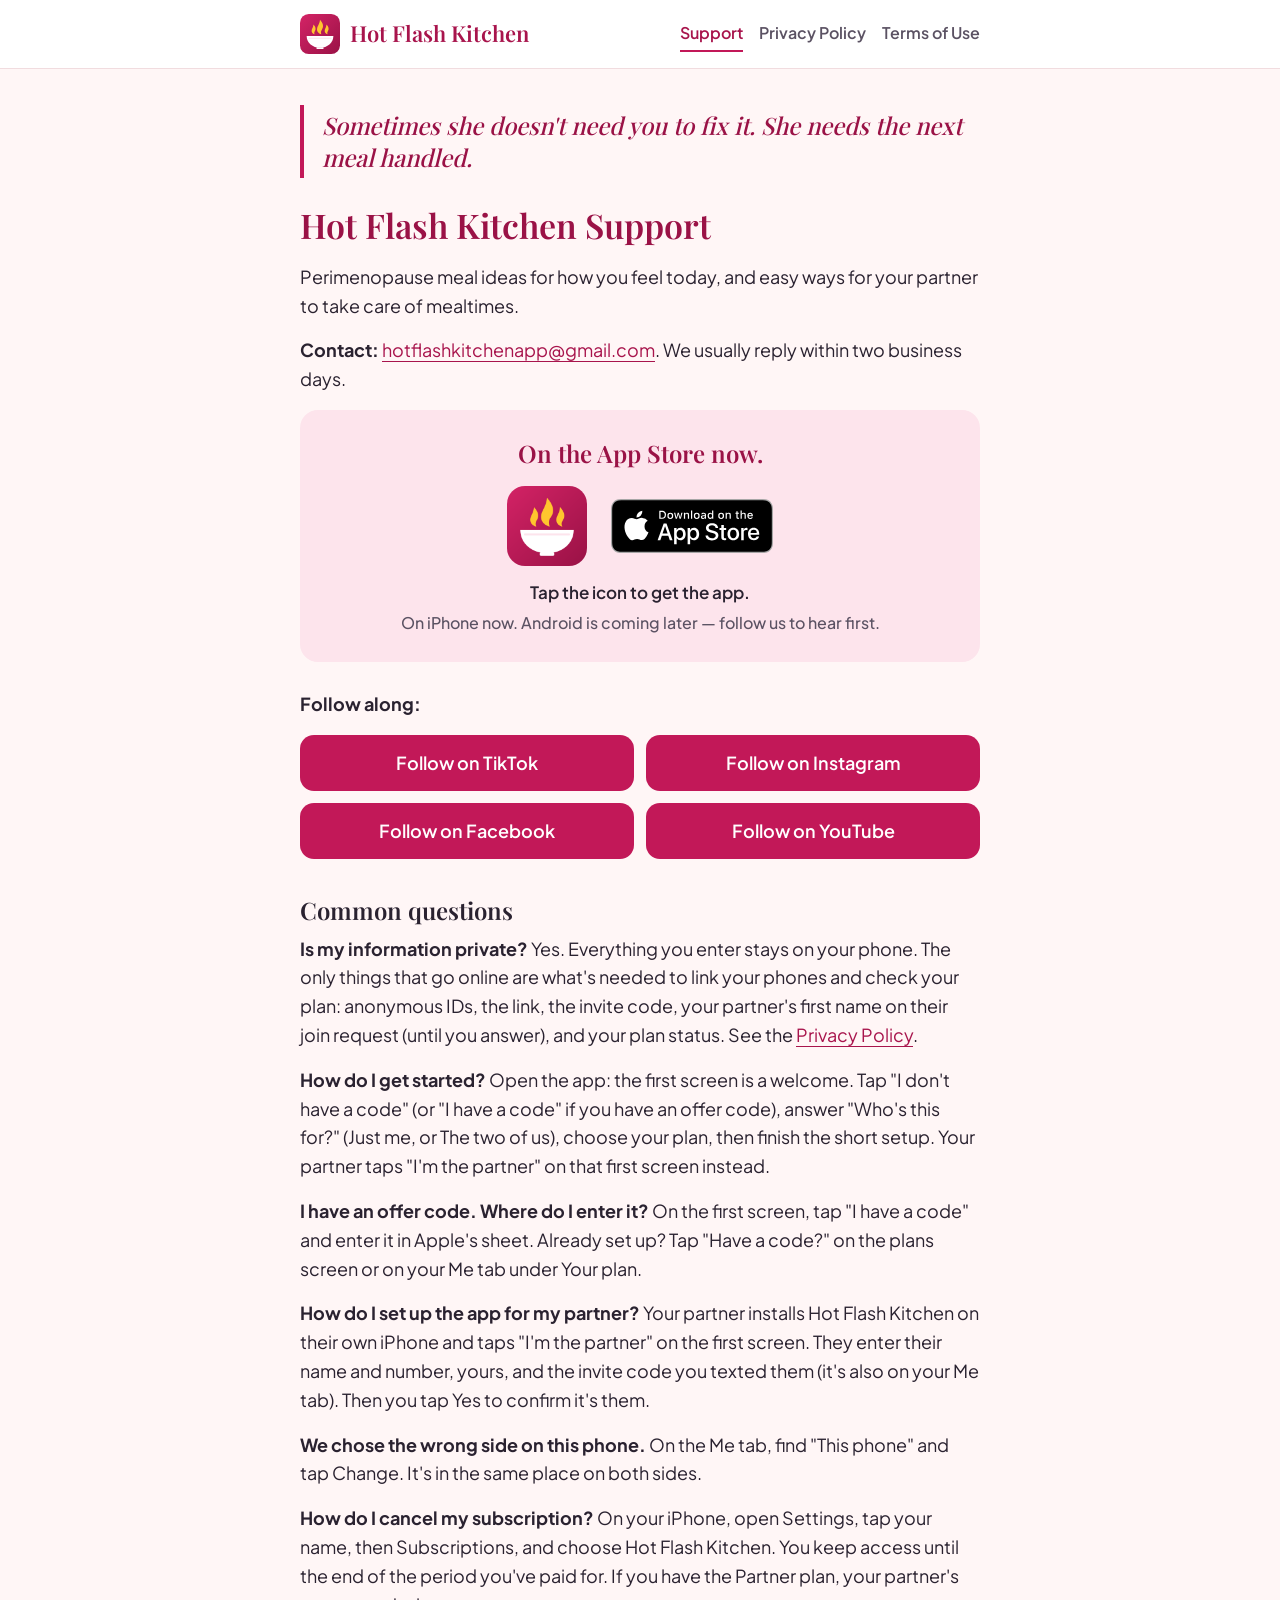
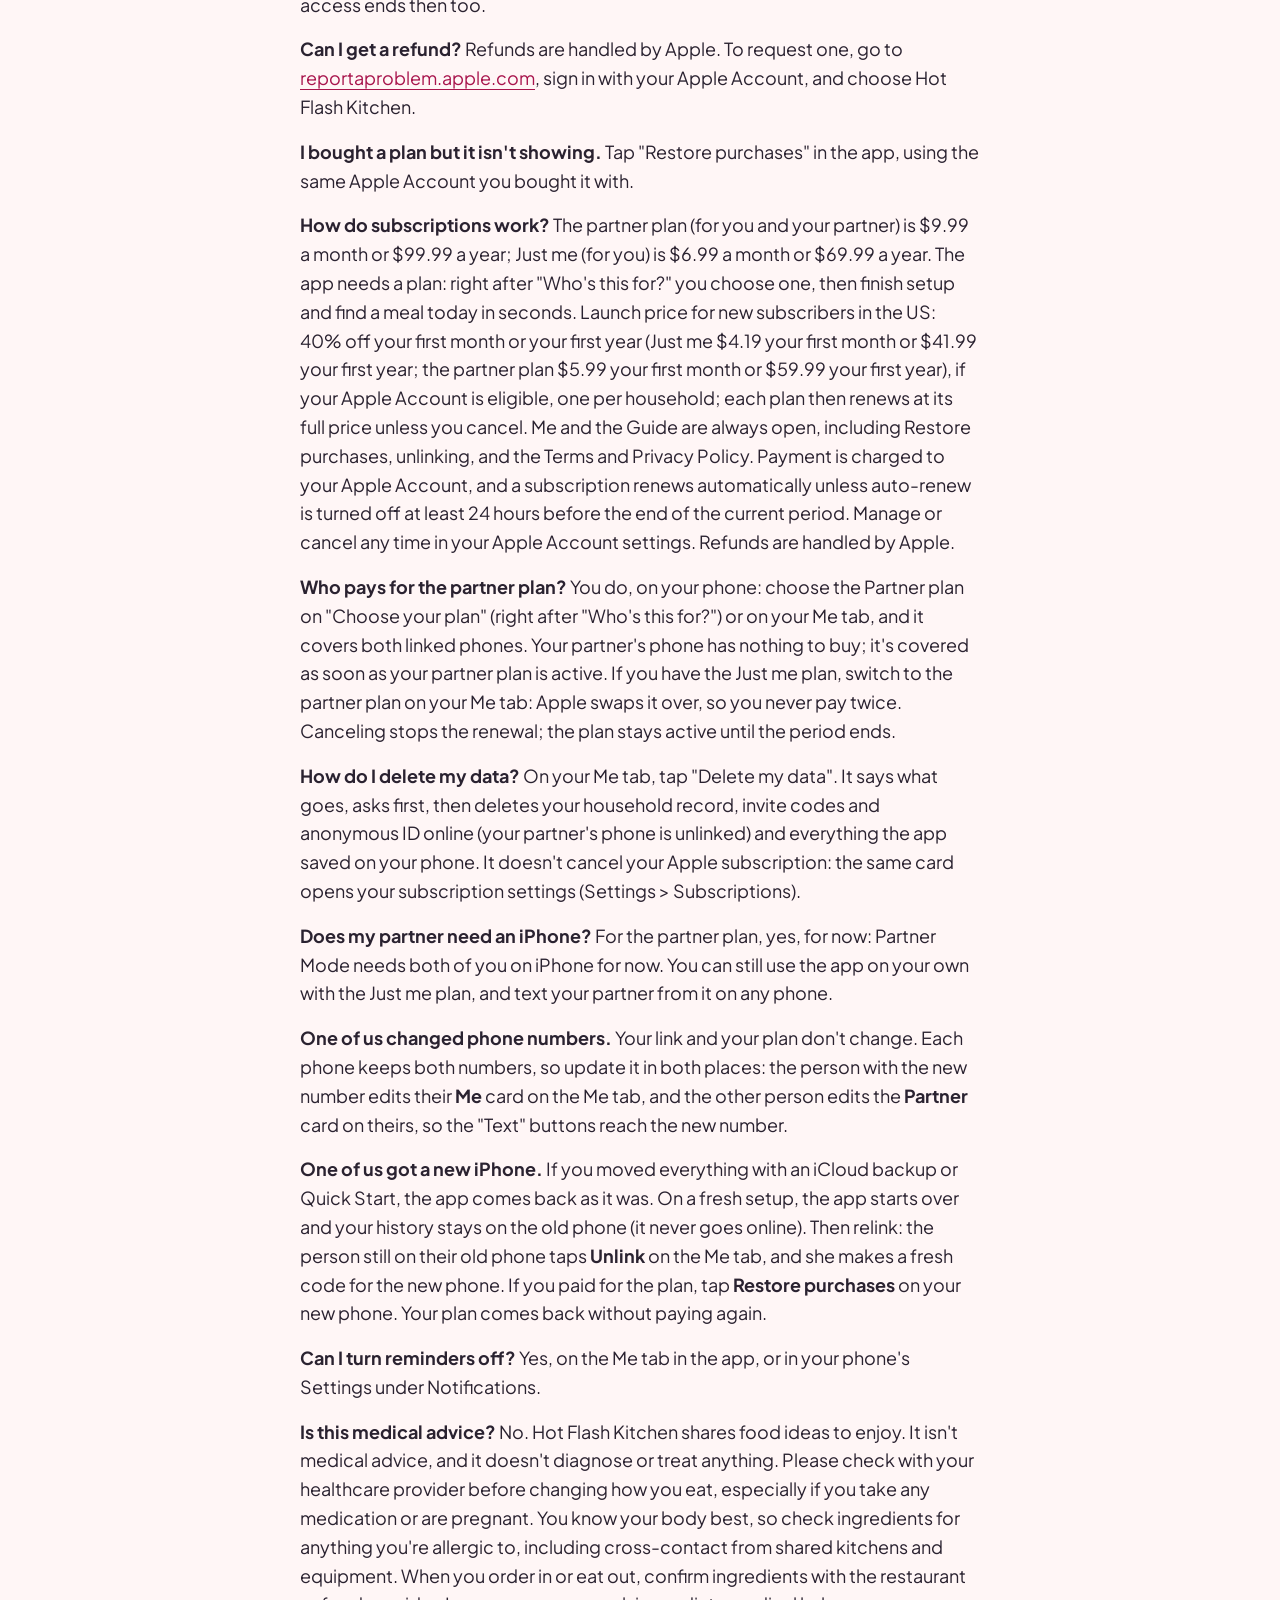
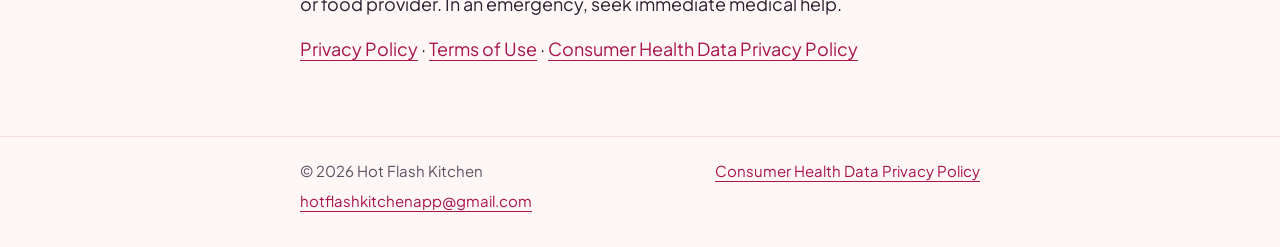
==== index.html @ c53e845b "Site texts for 1.0.6 (the owner, Nov 11): the privacy policy's summary and "What stays on your phone" ====
<!doctype html>
<html lang="en">
<head>
<meta charset="utf-8">
<meta name="viewport" content="width=device-width, initial-scale=1">
<title>Support · Hot Flash Kitchen</title>
<meta name="description" content="Hot Flash Kitchen: perimenopause meal ideas, made for how you feel, with Partner Mode.">
<link rel="icon" href="/favicon.svg" type="image/svg+xml">
<link rel="stylesheet" href="/site.css?v=049e2912">
</head>
<body>
<header class="top"><div class="top-in"><a class="brand" href="/">Hot Flash Kitchen<i aria-hidden="true"></i></a><nav><a href="/" aria-current="page">Support</a><a href="/privacy-policy/">Privacy Policy</a><a href="/terms-of-use/">Terms of Use</a></nav></div></header>
<main class="page">
<blockquote class="mission"><p>Sometimes she doesn&#39;t need you to fix it. She needs the next meal handled.</p></blockquote>
<h1>Hot Flash Kitchen Support</h1>
<p>Perimenopause meal ideas for how you feel today, and easy ways for your partner to take care of mealtimes.</p>
<p><strong>Contact:</strong> <a href="mailto:hotflashkitchenapp@gmail.com">hotflashkitchenapp@gmail.com</a>. We usually reply within two business days.</p>
<div class="launch"><p><strong>On the App Store now.</strong></p><div class="store-links"><a class="store-icon" href="https://apps.apple.com/app/apple-store/id6818412629?pt=129544938&ct=website&mt=8"><img src="/app-icon.png" alt="Get Hot Flash Kitchen on the App Store" width="80" height="80"></a><a class="store-badge" href="https://apps.apple.com/app/apple-store/id6818412629?pt=129544938&ct=website&mt=8"><img src="/app-store-badge.svg" alt="Get Hot Flash Kitchen on the App Store" height="54"></a></div><p class="tap">Tap the icon to get the app.</p><p class="android">On iPhone now. Android is coming later — follow us to hear first.</p></div>
<p><strong>Follow along:</strong></p>
<div class="btn-row">
<a class="btn" href="https://www.tiktok.com/@hotflashkitchen" target="_blank" rel="noopener">Follow on TikTok</a>
<a class="btn" href="https://instagram.com/hotflashkitchenapp" target="_blank" rel="noopener">Follow on Instagram</a>
<a class="btn" href="https://facebook.com/hotflashkitchen" target="_blank" rel="noopener">Follow on Facebook</a>
<a class="btn" href="https://www.youtube.com/@HotFlashKitchen" target="_blank" rel="noopener">Follow on YouTube</a>
</div>
<h2>Common questions</h2>
<p><strong>Is my information private?</strong>
Yes. Everything you enter stays on your phone. The only things that go online are what&#39;s needed to
link your phones and check your plan: anonymous IDs, the link, the invite code, your partner&#39;s first
name on their join request (until you answer), and your plan status. See the <a href="/privacy-policy/">Privacy Policy</a>.</p>
<p><strong>How do I get started?</strong>
Open the app: the first screen is a welcome. Tap &quot;I don&#39;t have a code&quot; (or &quot;I have a code&quot; if you have an offer code), answer
&quot;Who&#39;s this for?&quot; (Just me, or The two of us), choose your plan, then finish the short setup. Your partner taps &quot;I&#39;m the partner&quot;
on that first screen instead.</p>
<p><strong>I have an offer code. Where do I enter it?</strong>
On the first screen, tap &quot;I have a code&quot; and enter it in Apple&#39;s sheet. Already set up? Tap &quot;Have a code?&quot; on the plans screen or
on your Me tab under Your plan.</p>
<p><strong>How do I set up the app for my partner?</strong>
Your partner installs Hot Flash Kitchen on their own iPhone and taps &quot;I&#39;m the partner&quot; on the first screen.
They enter their name and number, yours, and the invite code you texted them
(it&#39;s also on your Me tab). Then you tap Yes to confirm it&#39;s them.</p>
<p><strong>We chose the wrong side on this phone.</strong>
On the Me tab, find &quot;This phone&quot; and tap Change. It&#39;s in the same place on both sides.</p>
<p><strong>How do I cancel my subscription?</strong>
On your iPhone, open Settings, tap your name, then Subscriptions, and choose Hot Flash Kitchen.
You keep access until the end of the period you&#39;ve paid for. If you have the Partner plan, your partner&#39;s access ends then too.</p>
<p><strong>Can I get a refund?</strong>
Refunds are handled by Apple. To request one, go to <a href="https://reportaproblem.apple.com">reportaproblem.apple.com</a>, sign in with your Apple Account, and choose Hot Flash Kitchen.</p>
<p><strong>I bought a plan but it isn&#39;t showing.</strong>
Tap &quot;Restore purchases&quot; in the app, using the same Apple Account you bought it with.</p>
<p><strong>How do subscriptions work?</strong>
The partner plan (for you and your partner) is $9.99 a month or $99.99 a year; Just me (for you) is $6.99 a month
or $69.99 a year. The app needs a plan: right after &quot;Who&#39;s this for?&quot; you choose one, then finish setup and find a meal today in seconds.
Launch price for new subscribers in the US: 40% off your first month or your first year (Just me $4.19 your first month or $41.99 your first year; the partner plan $5.99 your first month or $59.99 your first year), if your Apple Account is eligible, one per household; each plan then renews at its full price unless you cancel.
Me and the Guide are always open, including Restore
purchases, unlinking, and the Terms and Privacy Policy. Payment is charged
to your Apple Account, and a subscription renews automatically unless auto-renew is turned off at
least 24 hours before the end of the current period. Manage or cancel any time in your Apple
Account settings. Refunds are handled by Apple.</p>
<p><strong>Who pays for the partner plan?</strong>
You do, on your phone: choose the Partner plan on &quot;Choose your plan&quot; (right after &quot;Who&#39;s this for?&quot;) or on your Me tab, and it covers both
linked phones. Your partner&#39;s phone has nothing to buy; it&#39;s covered as soon as your partner plan is
active. If you have the Just me plan, switch to the partner plan on your Me tab: Apple swaps it over,
so you never pay twice. Canceling stops the renewal; the plan stays active until the period ends.</p>
<p><strong>How do I delete my data?</strong>
On your Me tab, tap &quot;Delete my data&quot;. It says what goes, asks first, then deletes your household record,
invite codes and anonymous ID online (your partner&#39;s phone is unlinked) and everything the app saved
on your phone. It doesn&#39;t cancel your Apple subscription: the same card opens your subscription
settings (Settings &gt; Subscriptions).</p>
<p><strong>Does my partner need an iPhone?</strong>
For the partner plan, yes, for now: Partner Mode needs both of you on iPhone for now.
You can still use the app on your own with the Just me plan, and text your partner from it on any
phone.</p>
<p><strong>One of us changed phone numbers.</strong>
Your link and your plan don&#39;t change. Each phone keeps both numbers, so update it in both places:
the person with the new number edits their <strong>Me</strong> card on the Me tab, and the other person edits the
<strong>Partner</strong> card on theirs, so the &quot;Text&quot; buttons reach the new number.</p>
<p><strong>One of us got a new iPhone.</strong>
If you moved everything with an iCloud backup or Quick Start, the app comes back as it was. On a
fresh setup, the app starts over and your history stays on the old phone (it never goes online).
Then relink: the person still on their old phone taps <strong>Unlink</strong> on the Me tab, and she makes a fresh
code for the new phone. If you paid for the plan, tap <strong>Restore purchases</strong> on your new phone. Your
plan comes back without paying again.</p>
<p><strong>Can I turn reminders off?</strong>
Yes, on the Me tab in the app, or in your phone&#39;s Settings under Notifications.</p>
<p><strong>Is this medical advice?</strong>
No. Hot Flash Kitchen shares food ideas to enjoy. It isn&#39;t medical advice, and it doesn&#39;t diagnose or treat anything. Please check with your healthcare provider before changing how you eat, especially if you take any medication or are pregnant. You know your body best, so check ingredients for anything you&#39;re allergic to, including cross-contact from shared kitchens and equipment. When you order in or eat out, confirm ingredients with the restaurant or food provider. In an emergency, seek immediate medical help.</p>
<p><a href="/privacy-policy/">Privacy Policy</a> · <a href="/terms-of-use/">Terms of Use</a> · <a href="/consumer-health-data/">Consumer Health Data Privacy Policy</a></p>

</main>
<footer class="foot"><div class="foot-in"><span>© 2026 Hot Flash Kitchen</span><a href="/consumer-health-data/">Consumer Health Data Privacy Policy</a><a href="mailto:hotflashkitchenapp@gmail.com">hotflashkitchenapp@gmail.com</a></div></footer>
</body>
</html>
---- site.css ----
@font-face{font-family:"Playfair Display";font-style:normal;font-weight:400 900;font-display:swap;src:url(/fonts/playfair-display-latin-ext.woff2) format("woff2");unicode-range:U+0100-02BA,U+02BD-02C5,U+02C7-02CC,U+02CE-02D7,U+02DD-02FF,U+0304,U+0308,U+0329,U+1D00-1DBF,U+1E00-1E9F,U+1EF2-1EFF,U+2020,U+20A0-20AB,U+20AD-20C0,U+2113,U+2C60-2C7F,U+A720-A7FF}
@font-face{font-family:"Playfair Display";font-style:normal;font-weight:400 900;font-display:swap;src:url(/fonts/playfair-display-latin.woff2) format("woff2");unicode-range:U+0000-00FF,U+0131,U+0152-0153,U+02BB-02BC,U+02C6,U+02DA,U+02DC,U+0304,U+0308,U+0329,U+2000-206F,U+20AC,U+2122,U+2191,U+2193,U+2212,U+2215,U+FEFF,U+FFFD}
@font-face{font-family:"Plus Jakarta Sans";font-style:normal;font-weight:400 800;font-display:swap;src:url(/fonts/plus-jakarta-sans-latin-ext.woff2) format("woff2");unicode-range:U+0100-02BA,U+02BD-02C5,U+02C7-02CC,U+02CE-02D7,U+02DD-02FF,U+0304,U+0308,U+0329,U+1D00-1DBF,U+1E00-1E9F,U+1EF2-1EFF,U+2020,U+20A0-20AB,U+20AD-20C0,U+2113,U+2C60-2C7F,U+A720-A7FF}
@font-face{font-family:"Plus Jakarta Sans";font-style:normal;font-weight:400 800;font-display:swap;src:url(/fonts/plus-jakarta-sans-latin.woff2) format("woff2");unicode-range:U+0000-00FF,U+0131,U+0152-0153,U+02BB-02BC,U+02C6,U+02DA,U+02DC,U+0304,U+0308,U+0329,U+2000-206F,U+20AC,U+2122,U+2191,U+2193,U+2212,U+2215,U+FEFF,U+FFFD}
:root{--paper:#FFF6F6;--card:#FFFFFF;--ink:#2A2230;--muted:#5B5263;--edge:#F1DCDF;--main:#C21858;--main-text:#A8144C;--main-soft:#FDE4EC;--head:#9A1246;--sun:#FFC52E;color-scheme:light}
@media (prefers-color-scheme:dark){:root{--paper:#211619;--card:#2D1F24;--ink:#FAF4F6;--muted:#C9BDC8;--edge:#4A3139;--main:#F0507F;--main-text:#FF9DBB;--main-soft:#452331;--head:#FFF3F6;color-scheme:dark}}
*{box-sizing:border-box}
html{-webkit-text-size-adjust:100%}
body{margin:0;background:var(--paper);color:var(--ink);font:18px/1.6 "Plus Jakarta Sans",system-ui,sans-serif}
.top{border-bottom:1px solid var(--edge);background:var(--card)}
.top-in,.page,.foot-in{max-width:720px;margin:0 auto;padding-inline:20px}
.top-in{display:flex;flex-wrap:wrap;align-items:center;justify-content:space-between;gap:10px 20px;padding-block:14px}
.brand{font-family:"Playfair Display",Georgia,serif;font-weight:600;font-size:22px;color:var(--main-text);text-decoration:none}
/* The shared header: the app icon (the warm bowl, /logo.svg) before the name, on every page that uses
   the header (class="brand"), so new pages get it too. Legal pages (body class="legal") show it smaller. */
.brand{display:inline-flex;align-items:center;gap:10px}
.brand::before{content:"";flex:none;width:40px;height:40px;background:url(/logo.svg) center/contain no-repeat}
.brand i{display:none}
.legal .brand{font-size:19px;gap:8px}
.legal .brand::before{width:28px;height:28px}
nav{display:flex;flex-wrap:wrap;gap:6px 16px}
nav a{color:var(--muted);text-decoration:none;font-weight:600;font-size:16px;padding:4px 0;border-bottom:2px solid transparent}
nav a[aria-current]{color:var(--main-text);border-color:var(--main)}
.page{padding-block:36px 56px}
h1,h2,h3{font-family:"Playfair Display",Georgia,serif;font-weight:600;text-wrap:balance}
h1{font-size:34px;line-height:1.15;color:var(--head);margin:0 0 18px}
h2{font-size:24px;line-height:1.25;margin:36px 0 10px}
h3{font-size:20px;margin:26px 0 8px}
p,ul,ol{margin:0 0 16px;max-width:66ch}
li{margin:0 0 6px}
a{color:var(--main-text);text-underline-offset:4px}
strong{font-weight:700}
.page > p:first-of-type strong:first-child{color:var(--main-text)}
table{border-collapse:collapse;margin:0 0 18px;font-size:16px;display:block;overflow-x:auto}
th,td{border:1px solid var(--edge);padding:8px 10px;text-align:left;vertical-align:top}
code{font-size:.9em;background:var(--main-soft);padding:1px 5px;border-radius:6px}
.foot{border-top:1px solid var(--edge);color:var(--muted);font-size:15px}
.foot-in{padding-block:22px 34px;display:flex;flex-wrap:wrap;gap:6px 18px;justify-content:space-between}
.signup{margin:8px 0 24px;max-width:560px}
.signup label{display:block;font-weight:600;margin:0 0 8px}
.signup-row{display:flex;flex-wrap:wrap;gap:10px}
.signup input{flex:1 1 240px;min-height:54px;padding:0 16px;font:inherit;color:var(--ink);background:var(--card);border:1px solid var(--edge);border-radius:14px}
.signup button{min-height:54px;padding:0 24px;font:600 17px "Plus Jakarta Sans",system-ui,sans-serif;color:#fff;background:var(--main);border:0;border-radius:14px;cursor:pointer}
@media (prefers-color-scheme:dark){.signup button{color:#2A0714}}
.fine{font-size:15px;color:var(--muted)}
/* The launch box: the line, about a subheading's size, with the button centered under it. */
.launch{background:var(--main-soft);border-radius:18px;padding:28px 24px;margin:0 0 28px;display:flex;flex-direction:column;align-items:center;gap:18px;text-align:center}
.launch p{margin:0;max-width:none;font-family:"Playfair Display",Georgia,serif;font-weight:600;font-size:24px;line-height:1.25;color:var(--head)}
.launch p strong{color:inherit;font-weight:600}
.launch .btn{font-size:20px;min-width:280px}
/* From the release: the app icon and Apple's official badge side by side, both links to the App Store. The badge is
   only scaled (54px tall, over Apple's 40px minimum), with more than a quarter of its height clear around it. */
.store-links{display:flex;flex-wrap:wrap;align-items:center;justify-content:center;gap:24px}
.store-links a{display:block;line-height:0;border-radius:18px}
.store-links a:focus-visible{outline:3px solid var(--main-text);outline-offset:4px}
.store-icon img{width:80px;height:80px;border-radius:18px}
.store-badge img{height:54px;width:auto}
/* "Tap the icon to get the app." right under the icon and badge (Nov 3): plain sans, readable, in the ink color. */
.launch p.tap{margin:-4px 0 0;font-family:"Plus Jakarta Sans",system-ui,sans-serif;font-weight:600;font-size:17px;line-height:1.45;color:var(--ink)}
.launch p.tap + p.android{margin-top:-12px}
/* The small Android line under the badge (from the release; no date). */
.launch p.android{margin:-6px 0 0;font-family:"Plus Jakarta Sans",system-ui,sans-serif;font-weight:500;font-size:16px;line-height:1.45;color:var(--muted)}
/* Actions are buttons, not underlined links (the app's rule): large, filled, in the brand color,
   the full width of a phone. .btn-row lays them two by two on wider screens (four follow buttons, Oct 10). */
.btn{display:inline-flex;align-items:center;justify-content:center;min-height:56px;padding:0 28px;border-radius:14px;background:var(--main);color:#fff;font:600 18px "Plus Jakarta Sans",system-ui,sans-serif;text-decoration:none;text-align:center}
.btn:hover{filter:brightness(1.06)}
.btn:focus-visible{outline:3px solid var(--main-text);outline-offset:3px}
@media (prefers-color-scheme:dark){.btn{color:#2A0714}}
.btn-row{display:grid;grid-template-columns:repeat(2,minmax(0,1fr));gap:12px;margin:8px 0 28px;max-width:720px}
.btn-row .btn{padding:0 12px;white-space:nowrap}
@media (max-width:600px){.btn{width:100%}.btn-row{grid-template-columns:1fr}}
/* The mission line, as a quote under the logo (Oct 7). */
.mission{margin:0 0 28px;padding:4px 0 4px 18px;border-left:4px solid var(--main)}
.mission p{margin:0;max-width:none;font-family:"Playfair Display",Georgia,serif;font-style:italic;font-weight:500;font-size:24px;line-height:1.35;color:var(--head)}
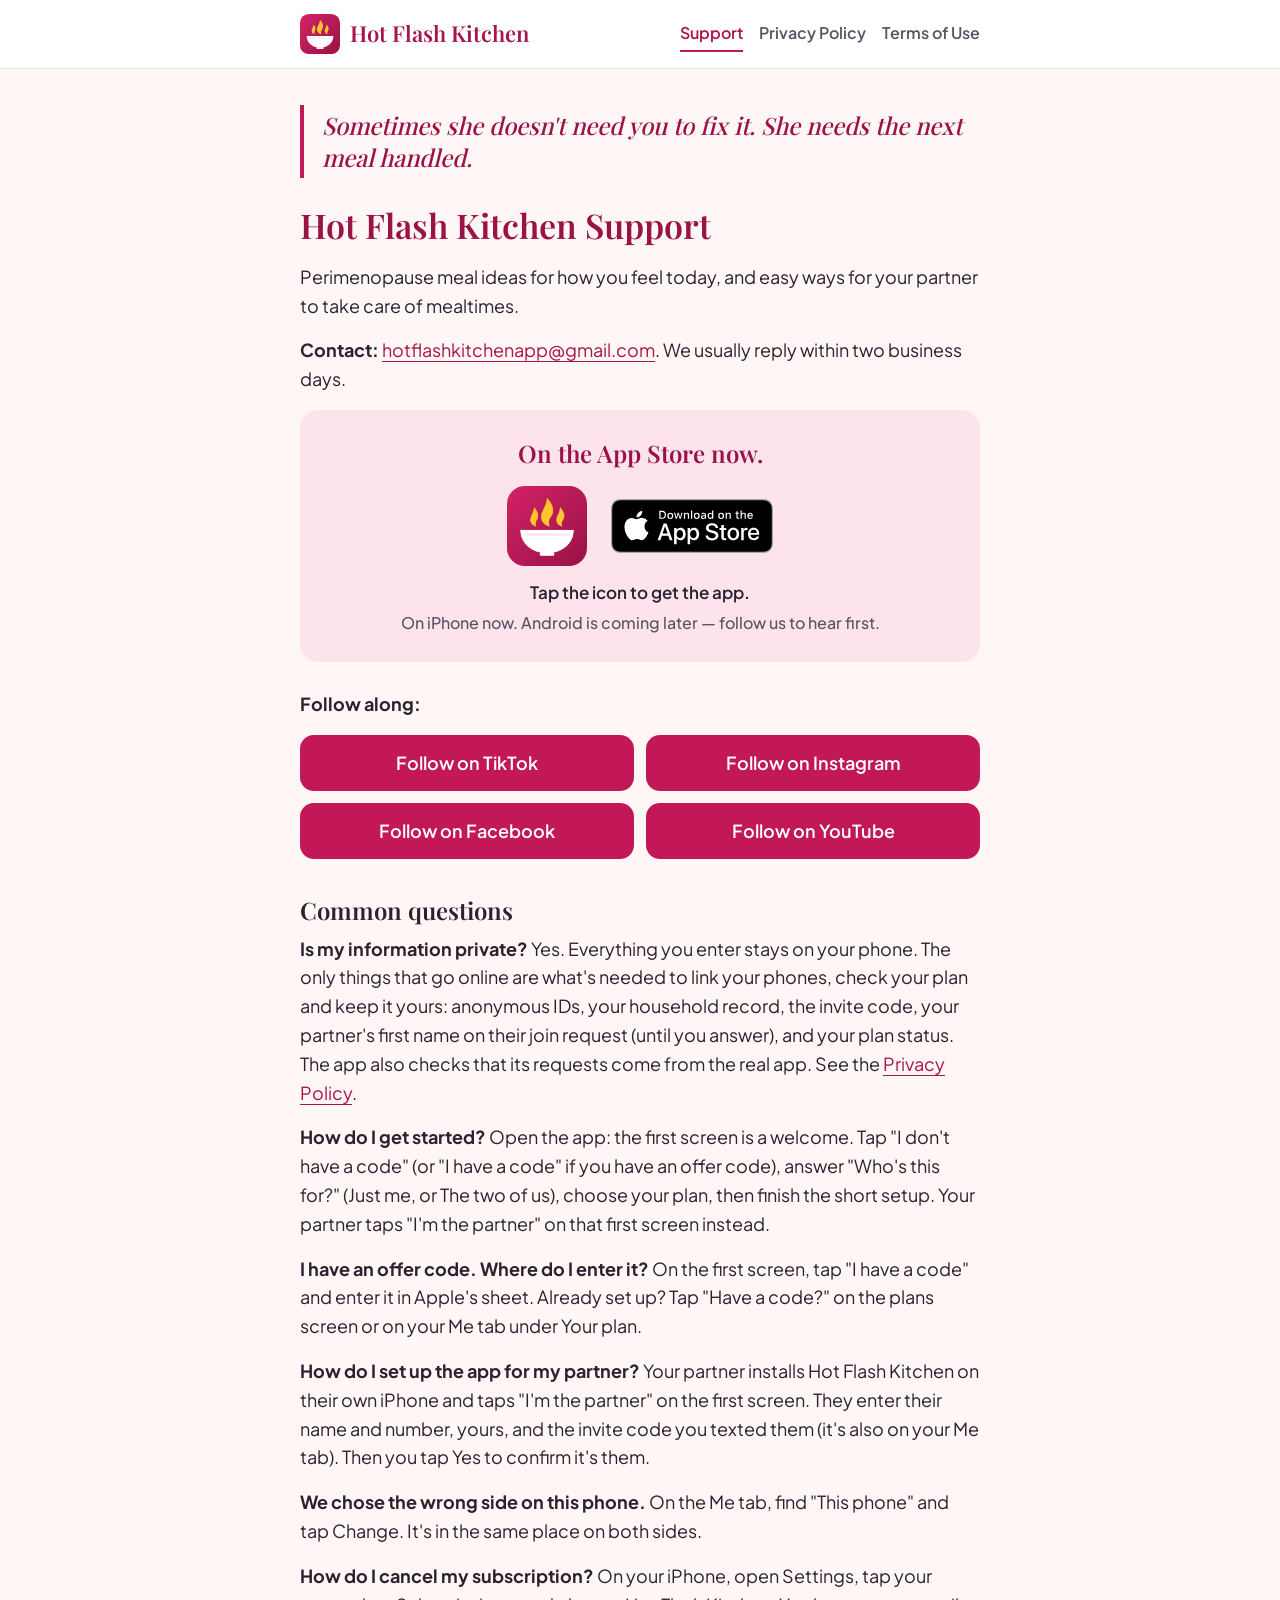
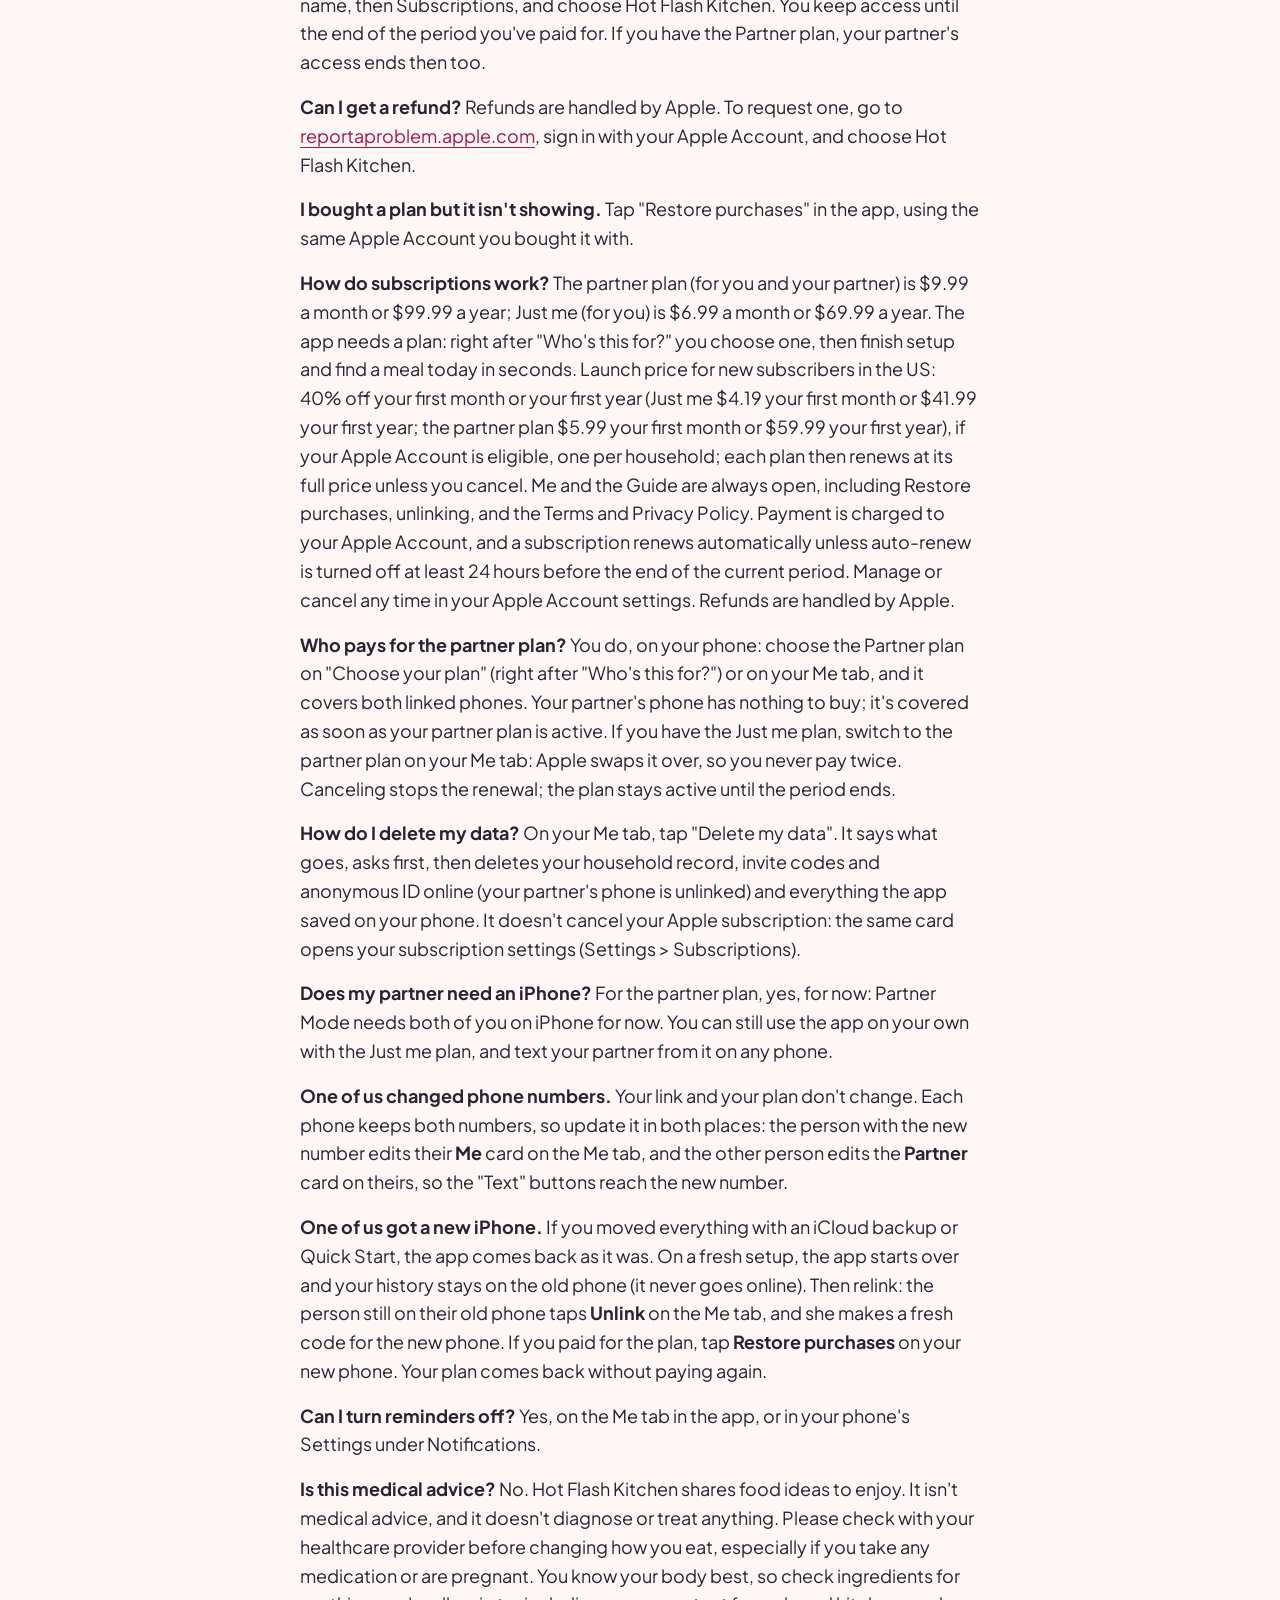
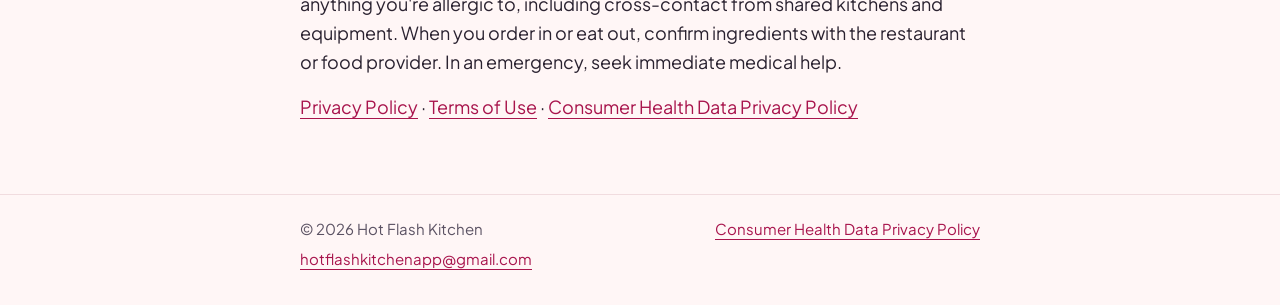
==== commit ea6544b8: "Support page: "Is my information private?" names the household record and the check that requests co" ====
--- a/index.html
+++ b/index.html
@@ -26,8 +26,9 @@
 <h2>Common questions</h2>
 <p><strong>Is my information private?</strong>
 Yes. Everything you enter stays on your phone. The only things that go online are what&#39;s needed to
-link your phones and check your plan: anonymous IDs, the link, the invite code, your partner&#39;s first
-name on their join request (until you answer), and your plan status. See the <a href="/privacy-policy/">Privacy Policy</a>.</p>
+link your phones, check your plan and keep it yours: anonymous IDs, your household record, the invite
+code, your partner&#39;s first name on their join request (until you answer), and your plan status. The
+app also checks that its requests come from the real app. See the <a href="/privacy-policy/">Privacy Policy</a>.</p>
 <p><strong>How do I get started?</strong>
 Open the app: the first screen is a welcome. Tap &quot;I don&#39;t have a code&quot; (or &quot;I have a code&quot; if you have an offer code), answer
 &quot;Who&#39;s this for?&quot; (Just me, or The two of us), choose your plan, then finish the short setup. Your partner taps &quot;I&#39;m the partner&quot;
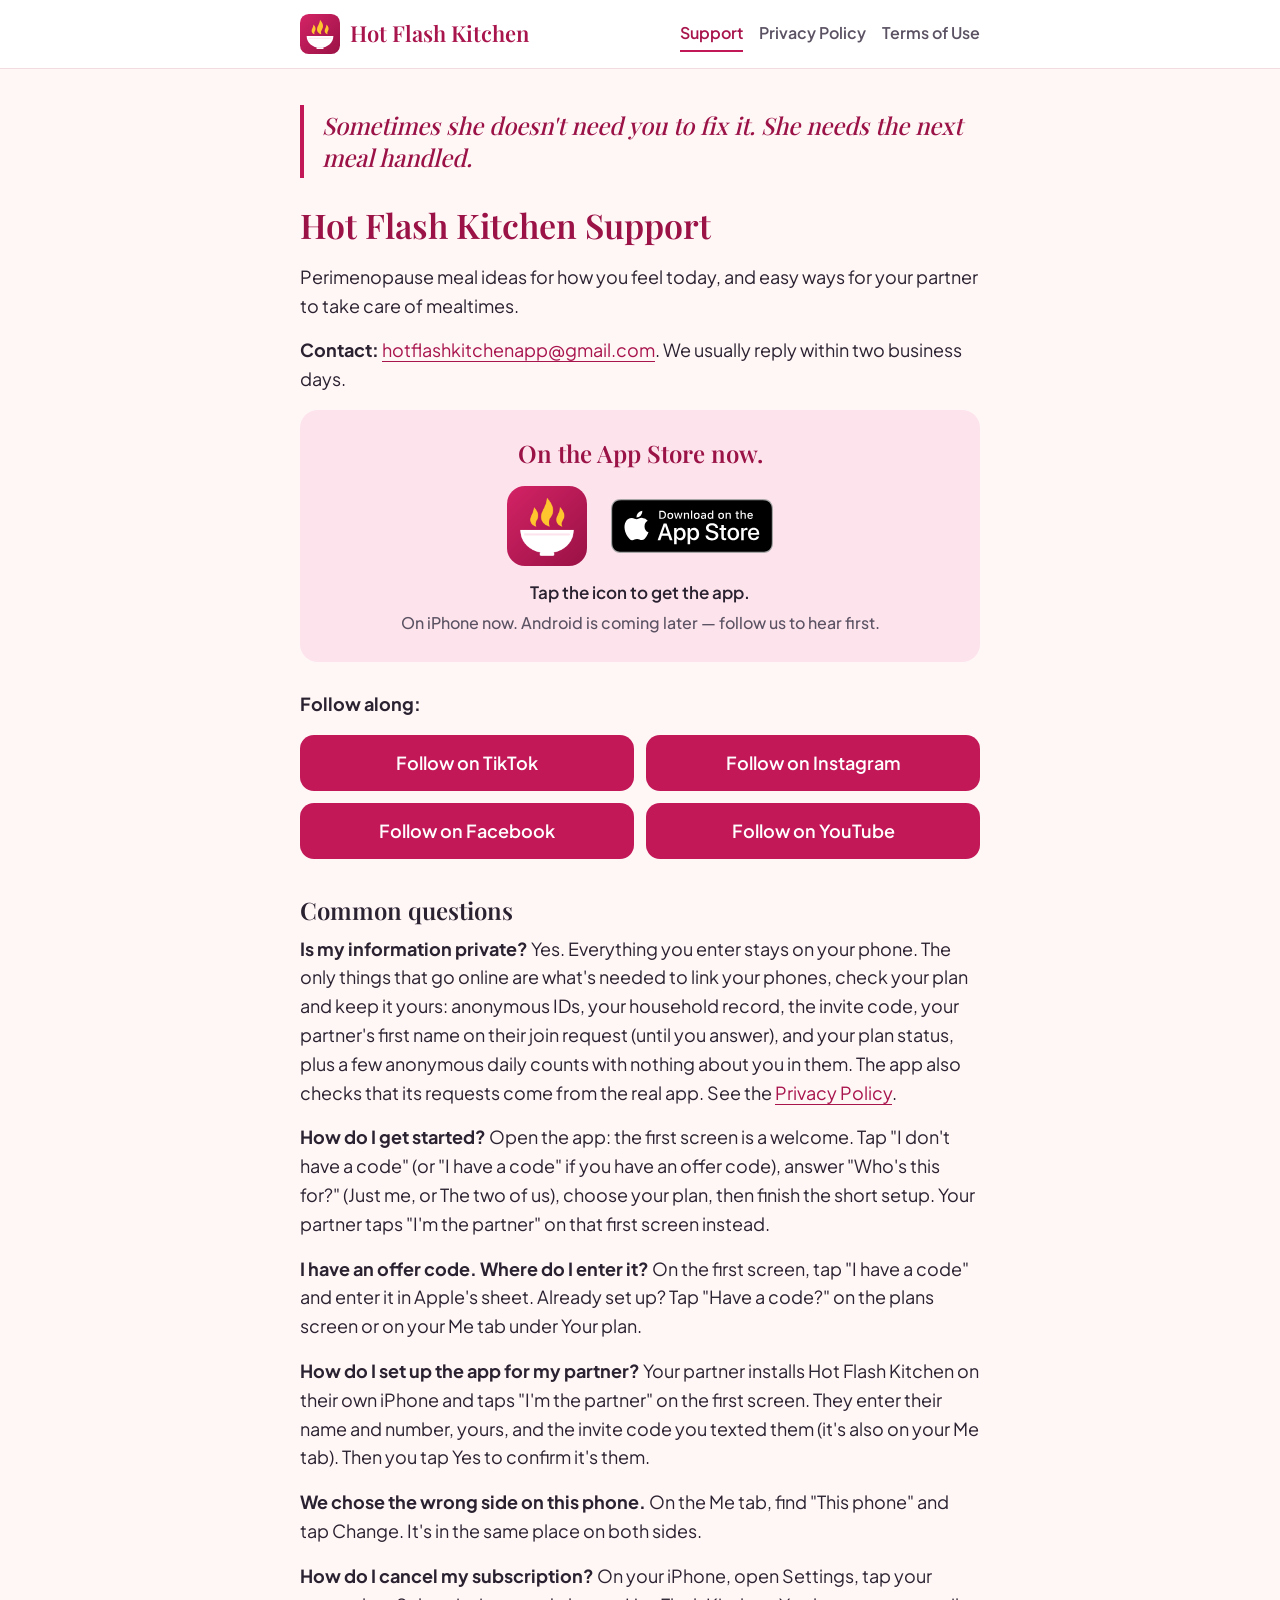
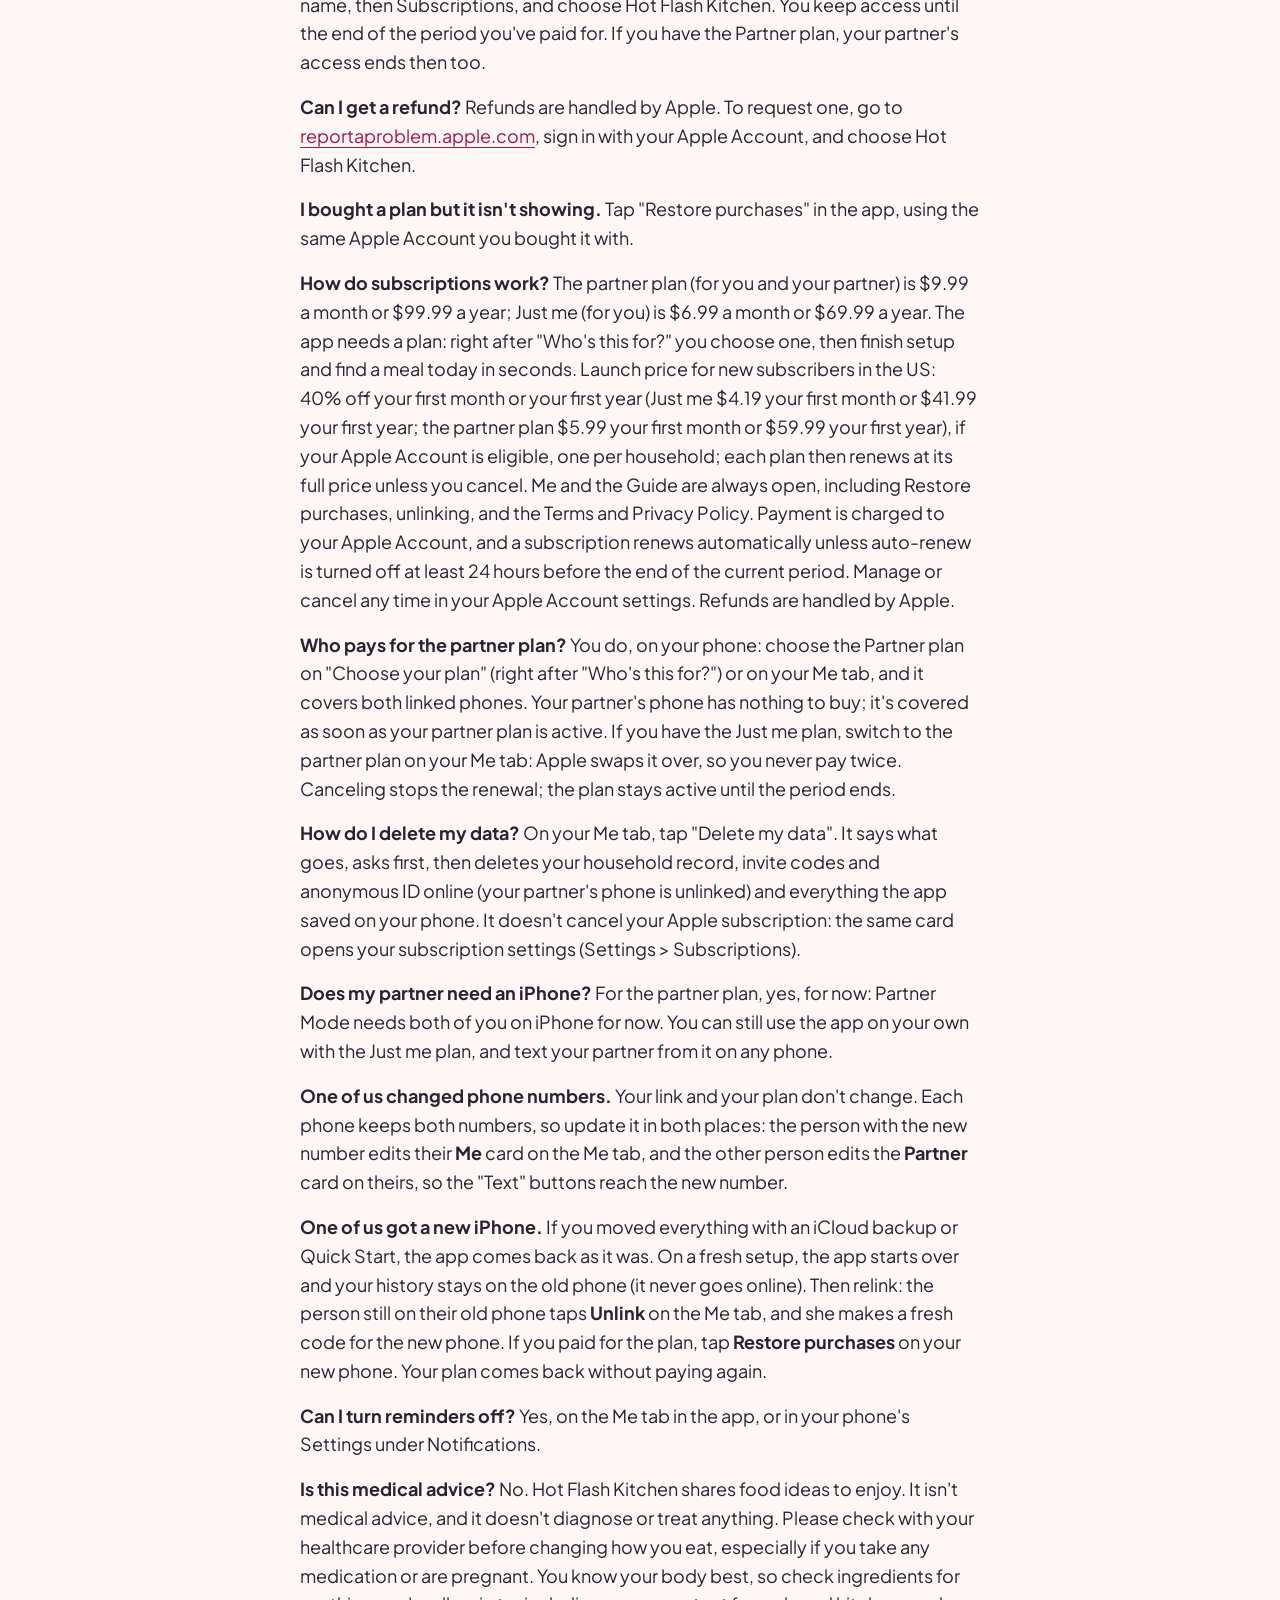
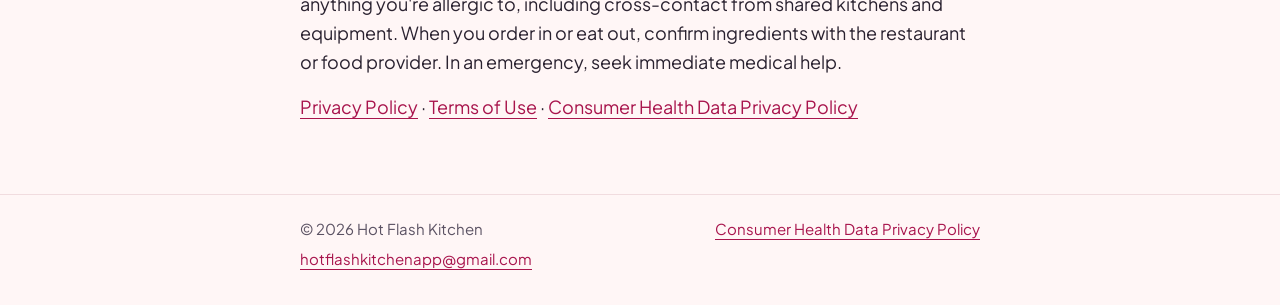
==== commit 28ecca16: "Support page: the privacy answer also names the anonymous daily counts (1.0.6; the compliance review" ====
--- a/index.html
+++ b/index.html
@@ -27,8 +27,8 @@
 <p><strong>Is my information private?</strong>
 Yes. Everything you enter stays on your phone. The only things that go online are what&#39;s needed to
 link your phones, check your plan and keep it yours: anonymous IDs, your household record, the invite
-code, your partner&#39;s first name on their join request (until you answer), and your plan status. The
-app also checks that its requests come from the real app. See the <a href="/privacy-policy/">Privacy Policy</a>.</p>
+code, your partner&#39;s first name on their join request (until you answer), and your plan status, plus
+a few anonymous daily counts with nothing about you in them. The app also checks that its requests come from the real app. See the <a href="/privacy-policy/">Privacy Policy</a>.</p>
 <p><strong>How do I get started?</strong>
 Open the app: the first screen is a welcome. Tap &quot;I don&#39;t have a code&quot; (or &quot;I have a code&quot; if you have an offer code), answer
 &quot;Who&#39;s this for?&quot; (Just me, or The two of us), choose your plan, then finish the short setup. Your partner taps &quot;I&#39;m the partner&quot;
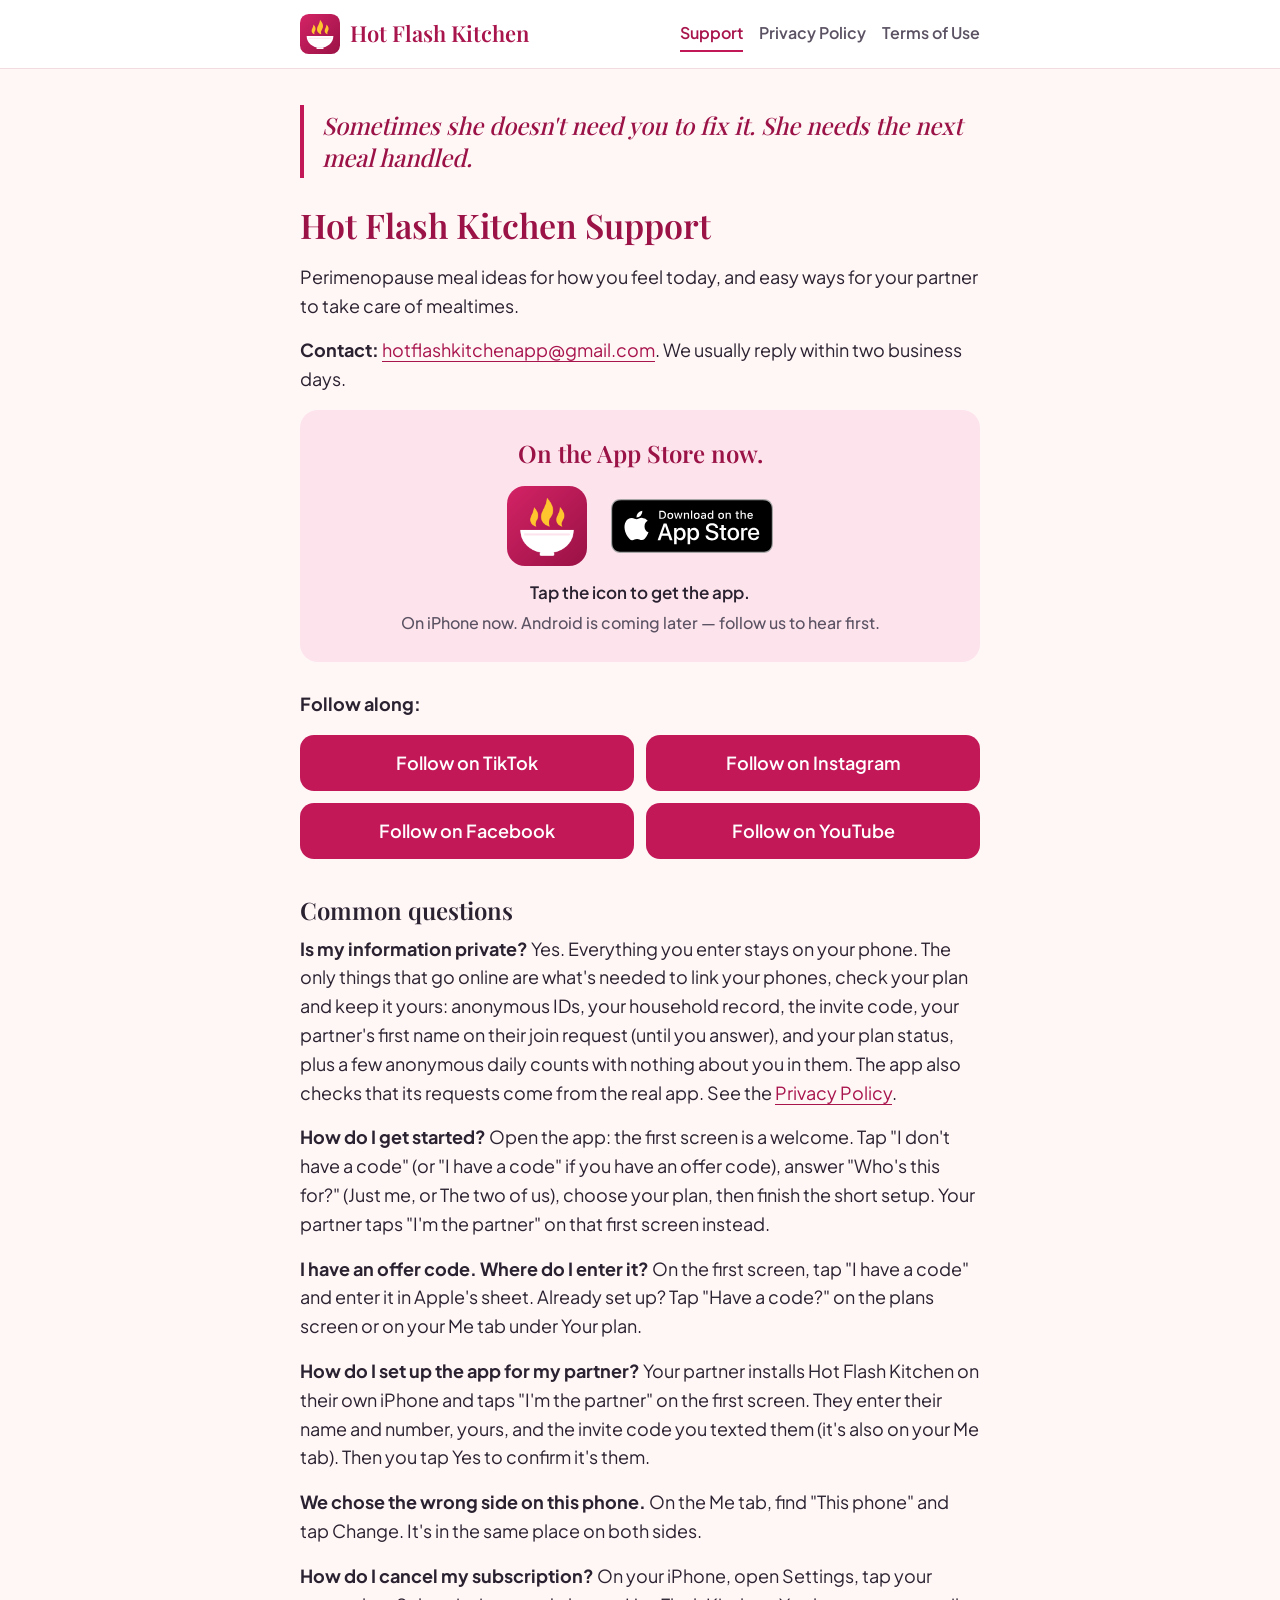
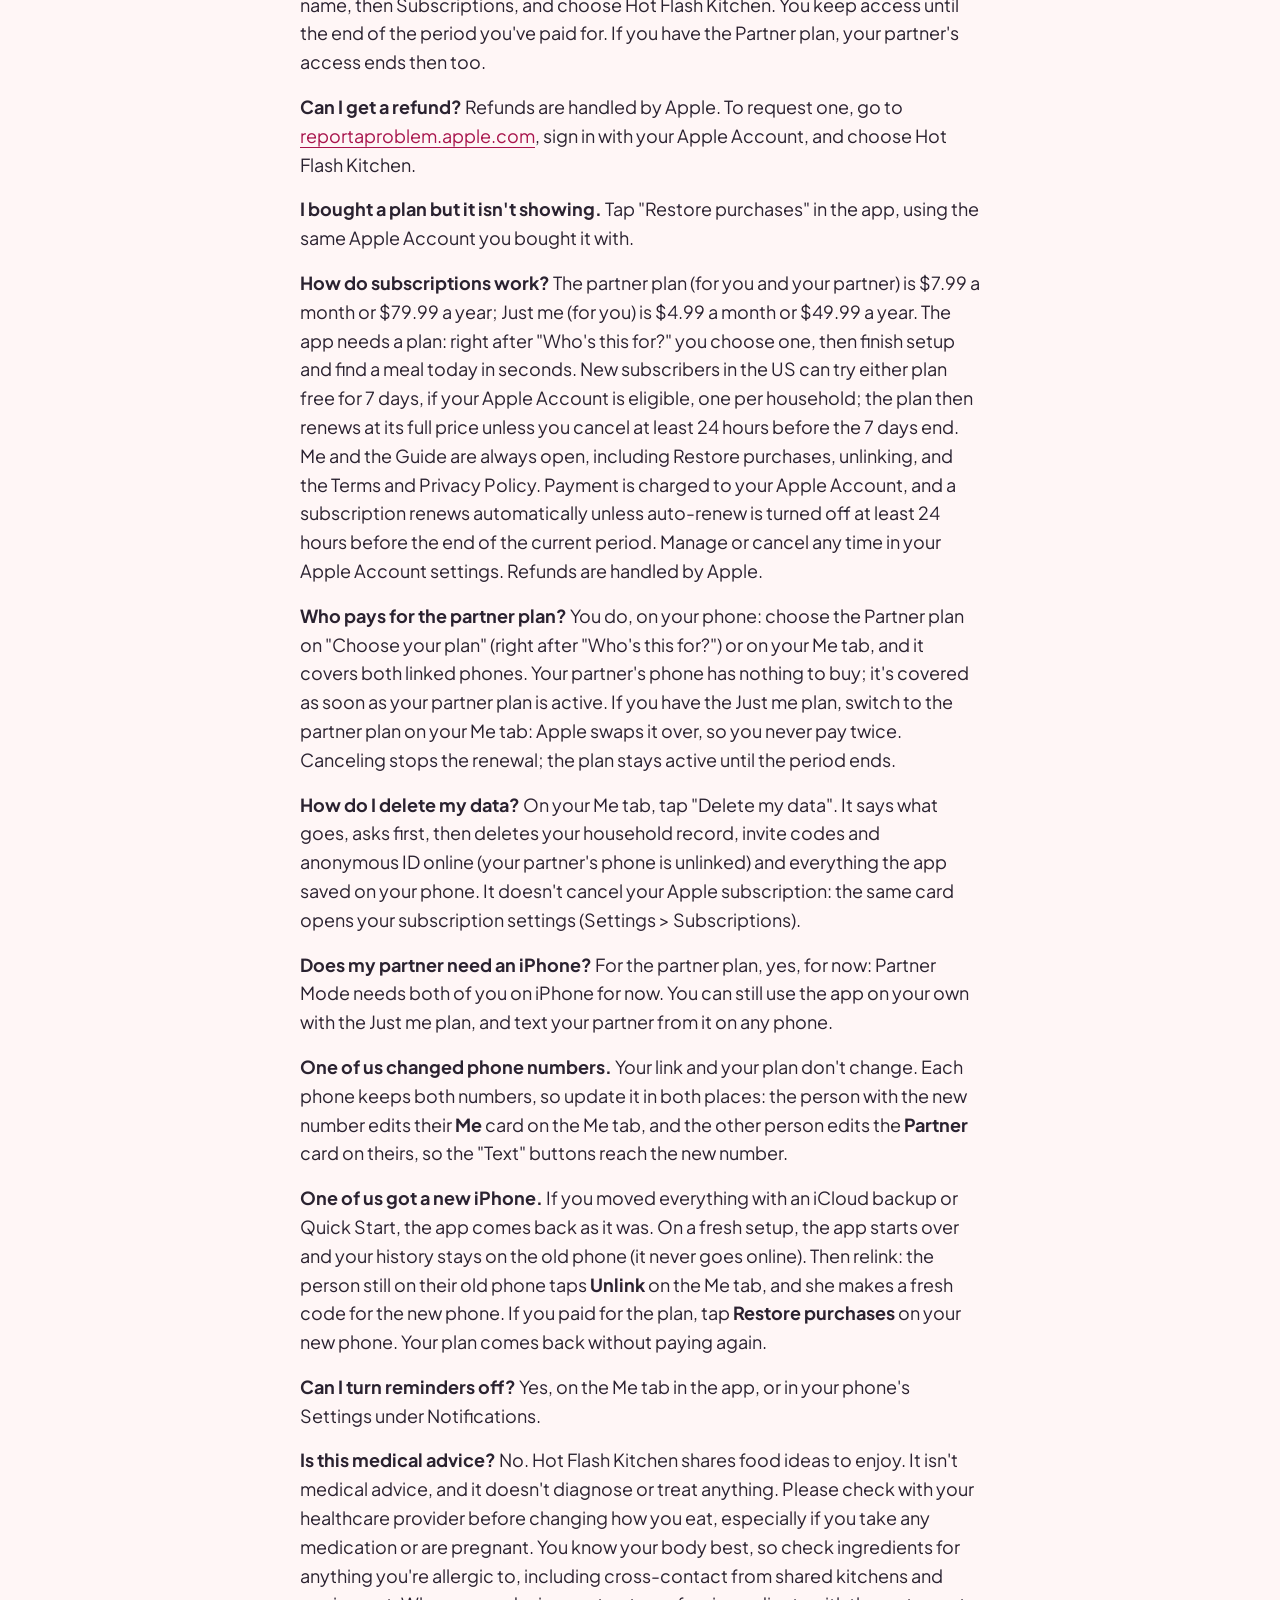
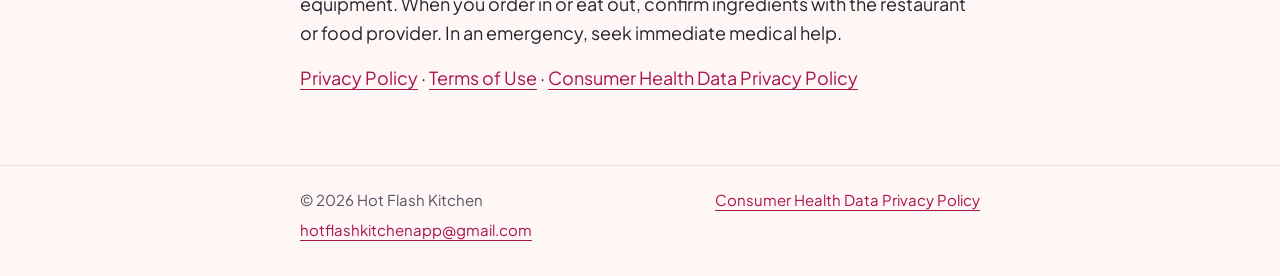
==== commit 623d4a39: "The 7-day free trial and the launch prices: Just me $4.99/month or $49.99/year, the partner plan $7." ====
--- a/index.html
+++ b/index.html
@@ -50,9 +50,9 @@
 <p><strong>I bought a plan but it isn&#39;t showing.</strong>
 Tap &quot;Restore purchases&quot; in the app, using the same Apple Account you bought it with.</p>
 <p><strong>How do subscriptions work?</strong>
-The partner plan (for you and your partner) is $9.99 a month or $99.99 a year; Just me (for you) is $6.99 a month
-or $69.99 a year. The app needs a plan: right after &quot;Who&#39;s this for?&quot; you choose one, then finish setup and find a meal today in seconds.
-Launch price for new subscribers in the US: 40% off your first month or your first year (Just me $4.19 your first month or $41.99 your first year; the partner plan $5.99 your first month or $59.99 your first year), if your Apple Account is eligible, one per household; each plan then renews at its full price unless you cancel.
+The partner plan (for you and your partner) is $7.99 a month or $79.99 a year; Just me (for you) is $4.99 a month
+or $49.99 a year. The app needs a plan: right after &quot;Who&#39;s this for?&quot; you choose one, then finish setup and find a meal today in seconds.
+New subscribers in the US can try either plan free for 7 days, if your Apple Account is eligible, one per household; the plan then renews at its full price unless you cancel at least 24 hours before the 7 days end.
 Me and the Guide are always open, including Restore
 purchases, unlinking, and the Terms and Privacy Policy. Payment is charged
 to your Apple Account, and a subscription renews automatically unless auto-renew is turned off at
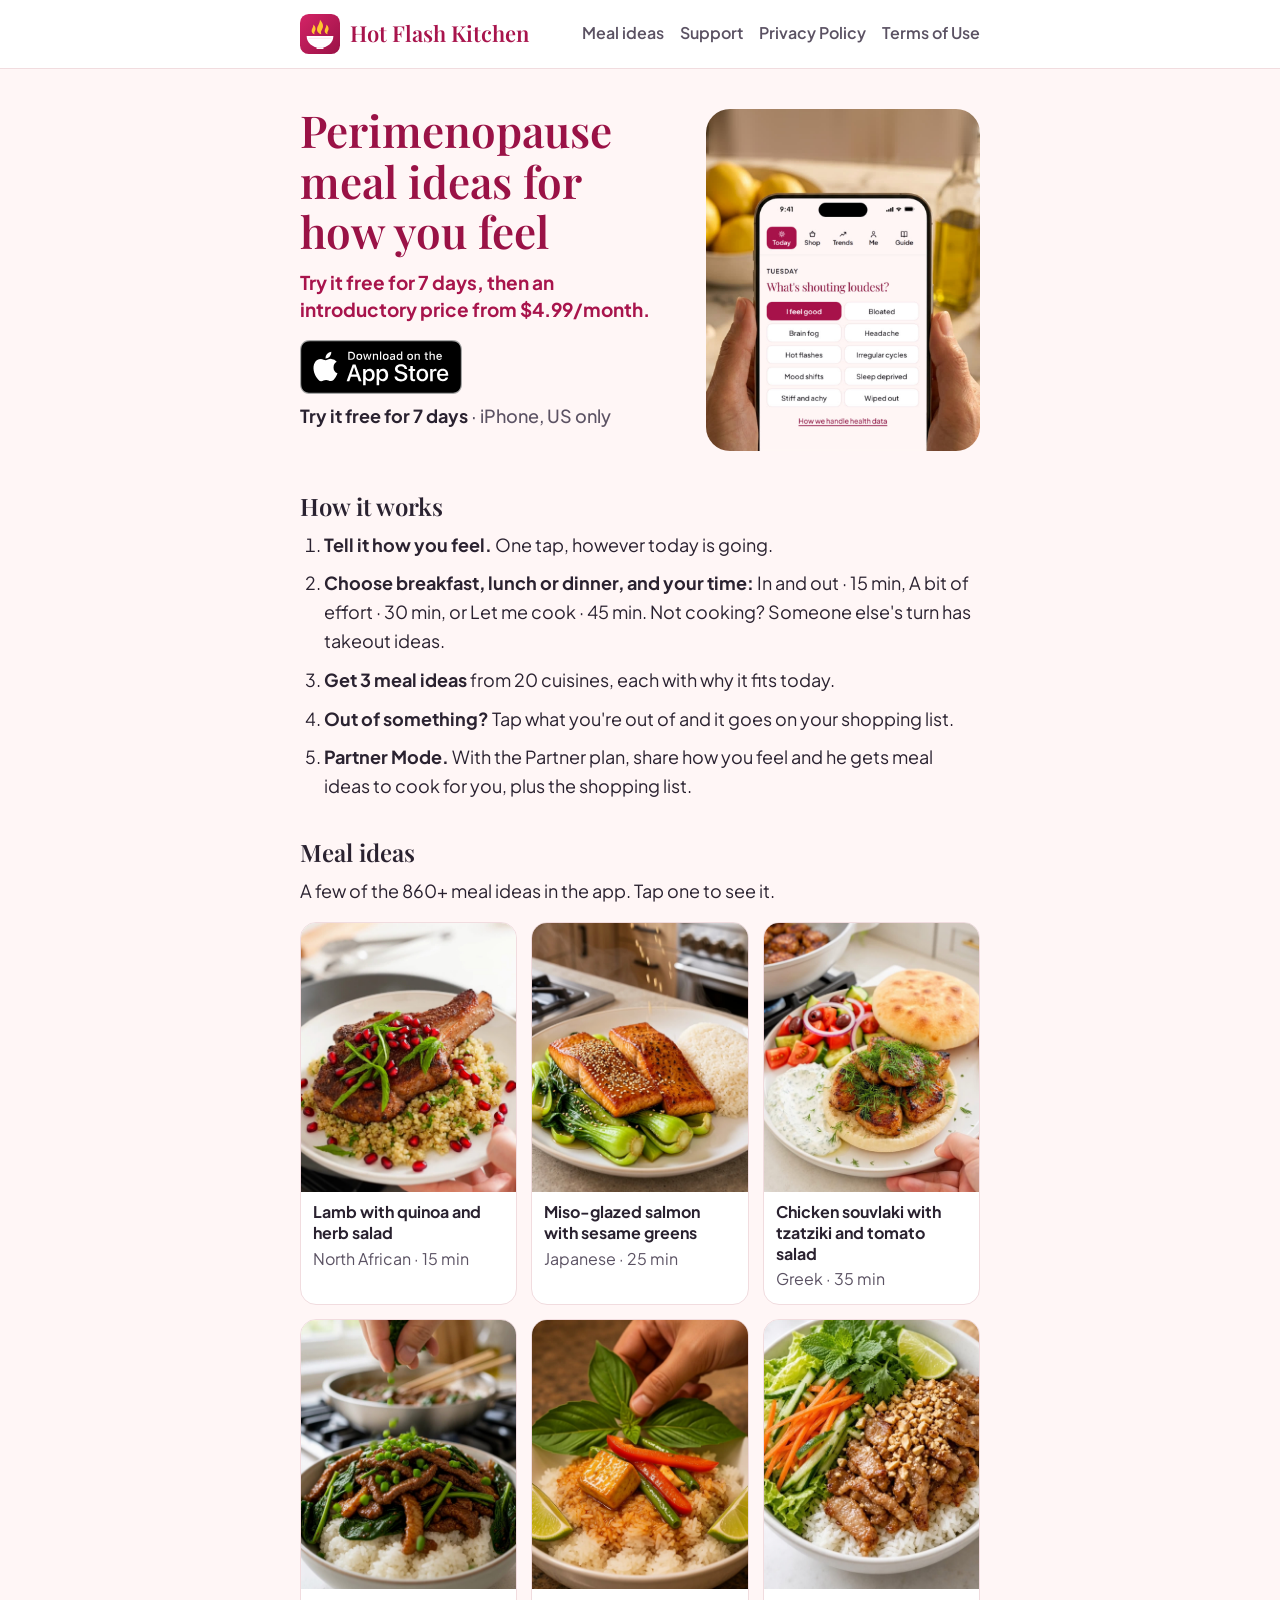
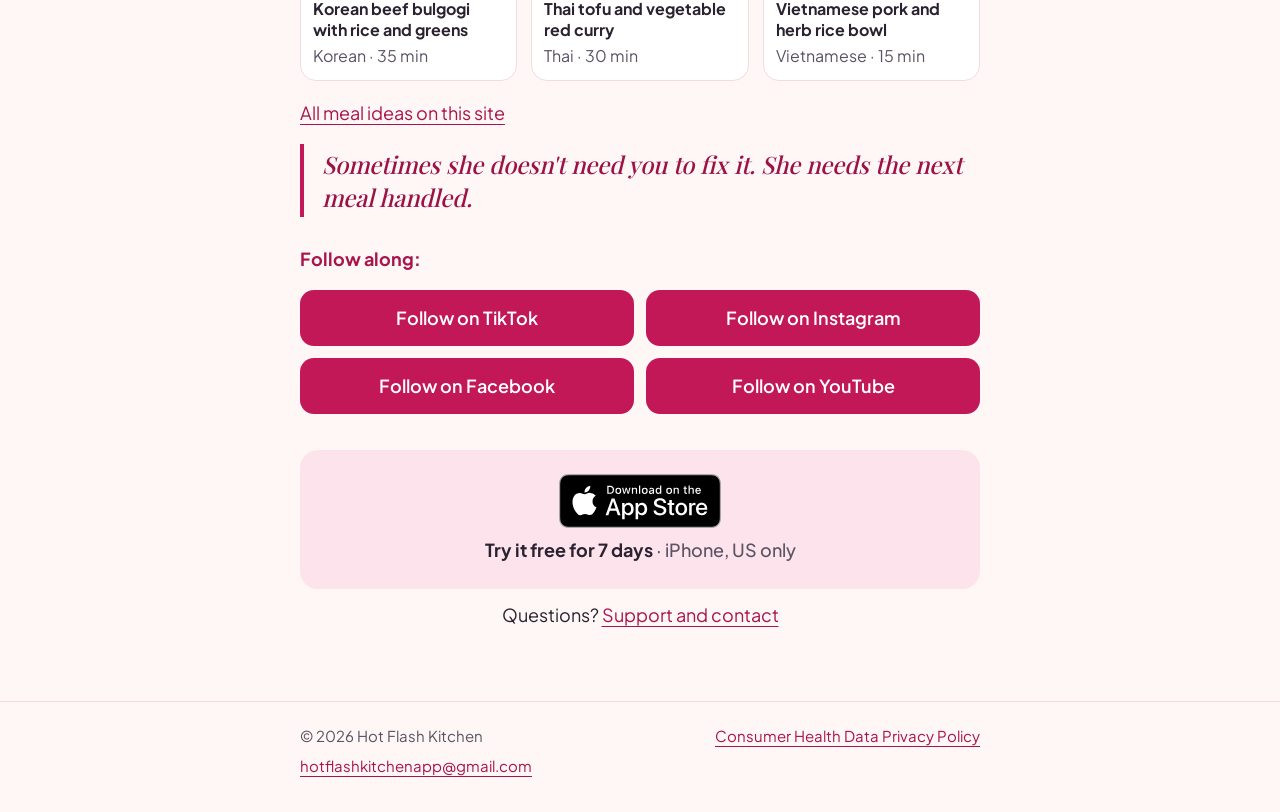
==== commit c3849535: "The home page for downloads and search, six meal idea pages, Support at /support/, a badge with its " ====
--- a/index.html
+++ b/index.html
@@ -3,19 +3,51 @@
 <head>
 <meta charset="utf-8">
 <meta name="viewport" content="width=device-width, initial-scale=1">
-<title>Support · Hot Flash Kitchen</title>
-<meta name="description" content="Hot Flash Kitchen: perimenopause meal ideas, made for how you feel, with Partner Mode.">
+<title>Hot Flash Kitchen | Perimenopause Meal Ideas for How You Feel</title>
+<meta name="description" content="Perimenopause meal ideas for how you feel today. Tell Hot Flash Kitchen how you feel, choose your meal and your time, and get three ideas from 20 cuisines, a shopping list for whatever you're out of, and Partner Mode. iPhone, US.">
+<link rel="canonical" href="https://hotflashkitchen.github.io/">
+<meta name="apple-itunes-app" content="app-id=6818412629">
+<meta property="og:type" content="website">
+<meta property="og:site_name" content="Hot Flash Kitchen">
+<meta property="og:title" content="Hot Flash Kitchen | Perimenopause Meal Ideas for How You Feel">
+<meta property="og:description" content="Perimenopause meal ideas for how you feel today. Tell Hot Flash Kitchen how you feel, choose your meal and your time, and get three ideas from 20 cuisines, a shopping list for whatever you're out of, and Partner Mode. iPhone, US.">
+<meta property="og:url" content="https://hotflashkitchen.github.io/">
+<meta property="og:image" content="https://hotflashkitchen.github.io/img/share.jpg">
+<meta property="og:image:width" content="1200">
+<meta property="og:image:height" content="630">
+<meta property="og:image:alt" content="Hot Flash Kitchen: perimenopause meal ideas for how you feel">
+<meta name="twitter:card" content="summary_large_image">
+<meta name="twitter:title" content="Hot Flash Kitchen | Perimenopause Meal Ideas for How You Feel">
+<meta name="twitter:description" content="Perimenopause meal ideas for how you feel today. Tell Hot Flash Kitchen how you feel, choose your meal and your time, and get three ideas from 20 cuisines, a shopping list for whatever you're out of, and Partner Mode. iPhone, US.">
+<meta name="twitter:image" content="https://hotflashkitchen.github.io/img/share.jpg">
 <link rel="icon" href="/favicon.svg" type="image/svg+xml">
-<link rel="stylesheet" href="/site.css?v=049e2912">
+<link rel="apple-touch-icon" href="/apple-touch-icon.png">
+<link rel="stylesheet" href="/site.css?v=ade4cac2">
 </head>
 <body>
-<header class="top"><div class="top-in"><a class="brand" href="/">Hot Flash Kitchen<i aria-hidden="true"></i></a><nav><a href="/" aria-current="page">Support</a><a href="/privacy-policy/">Privacy Policy</a><a href="/terms-of-use/">Terms of Use</a></nav></div></header>
+<header class="top"><div class="top-in"><a class="brand" href="/">Hot Flash Kitchen<i aria-hidden="true"></i></a><nav><a href="/meal-ideas/">Meal ideas</a><a href="/support/">Support</a><a href="/privacy-policy/">Privacy Policy</a><a href="/terms-of-use/">Terms of Use</a></nav></div></header>
 <main class="page">
+<section class="hero">
+<div class="hero-text">
+<h1>Perimenopause meal ideas for how you feel</h1>
+<p class="offer" id="offer" data-after="Try it free for 7 days, then an introductory price from $4.99/month.">Black Friday special: try it free for 7 days, then an introductory price from $4.99/month.</p><script>(function(){var e=document.getElementById("offer");if(e&&Date.now()>=Date.parse("2026-12-02T10:00:00.000Z"))e.textContent=e.getAttribute("data-after");})();</script>
+<div class="cta cta-top"><a class="store-badge" href="https://apps.apple.com/app/apple-store/id6818412629?pt=129544938&ct=website-home&mt=8"><img src="/app-store-badge.svg" alt="Get Hot Flash Kitchen on the App Store" height="54"></a><p class="cta-line">Try it free for 7 days<span> · iPhone, US only</span></p></div>
+</div>
+<img class="hero-img" src="/img/hero.jpg" alt="A hand holding an iPhone with Hot Flash Kitchen's check-in screen" width="800" height="1000">
+</section>
+<section class="how-it-works"><h2>How it works</h2>
+<ol class="how">
+<li><strong>Tell it how you feel.</strong> One tap, however today is going.</li>
+<li><strong>Choose breakfast, lunch or dinner, and your time:</strong> In and out · 15 min, A bit of effort · 30 min, or Let me cook · 45 min. Not cooking? Someone else's turn has takeout ideas.</li>
+<li><strong>Get 3 meal ideas</strong> from 20 cuisines, each with why it fits today.</li>
+<li><strong>Out of something?</strong> Tap what you're out of and it goes on your shopping list.</li>
+<li><strong>Partner Mode.</strong> With the Partner plan, share how you feel and he gets meal ideas to cook for you, plus the shopping list.</li>
+</ol></section>
+<section class="meal-ideas"><h2>Meal ideas</h2>
+<p>A few of the 860+ meal ideas in the app. Tap one to see it.</p>
+<div class="meal-grid"><a class="meal-card" href="/meal-ideas/lamb-quinoa-herb-salad/"><img src="/img/meals/lamb-quinoa-herb-salad.jpg" alt="Lamb with quinoa and herb salad" width="900" height="1125" loading="lazy"><span class="meal-name">Lamb with quinoa and herb salad</span><span class="meal-meta">North African · 15 min</span></a><a class="meal-card" href="/meal-ideas/miso-salmon/"><img src="/img/meals/miso-salmon.jpg" alt="Miso-glazed salmon with sesame greens" width="900" height="1125" loading="lazy"><span class="meal-name">Miso-glazed salmon with sesame greens</span><span class="meal-meta">Japanese · 25 min</span></a><a class="meal-card" href="/meal-ideas/chicken-souvlaki/"><img src="/img/meals/chicken-souvlaki.jpg" alt="Chicken souvlaki with tzatziki and tomato salad" width="900" height="1125" loading="lazy"><span class="meal-name">Chicken souvlaki with tzatziki and tomato salad</span><span class="meal-meta">Greek · 35 min</span></a><a class="meal-card" href="/meal-ideas/beef-bulgogi/"><img src="/img/meals/beef-bulgogi.jpg" alt="Korean beef bulgogi with rice and greens" width="900" height="1125" loading="lazy"><span class="meal-name">Korean beef bulgogi with rice and greens</span><span class="meal-meta">Korean · 35 min</span></a><a class="meal-card" href="/meal-ideas/thai-red-curry/"><img src="/img/meals/thai-red-curry.jpg" alt="Thai tofu and vegetable red curry" width="900" height="1125" loading="lazy"><span class="meal-name">Thai tofu and vegetable red curry</span><span class="meal-meta">Thai · 30 min</span></a><a class="meal-card" href="/meal-ideas/vietnamese-pork-rice-bowl/"><img src="/img/meals/vietnamese-pork-rice-bowl.jpg" alt="Vietnamese pork and herb rice bowl" width="900" height="1125" loading="lazy"><span class="meal-name">Vietnamese pork and herb rice bowl</span><span class="meal-meta">Vietnamese · 15 min</span></a></div>
+<p><a class="more" href="/meal-ideas/">All meal ideas on this site</a></p></section>
 <blockquote class="mission"><p>Sometimes she doesn&#39;t need you to fix it. She needs the next meal handled.</p></blockquote>
-<h1>Hot Flash Kitchen Support</h1>
-<p>Perimenopause meal ideas for how you feel today, and easy ways for your partner to take care of mealtimes.</p>
-<p><strong>Contact:</strong> <a href="mailto:hotflashkitchenapp@gmail.com">hotflashkitchenapp@gmail.com</a>. We usually reply within two business days.</p>
-<div class="launch"><p><strong>On the App Store now.</strong></p><div class="store-links"><a class="store-icon" href="https://apps.apple.com/app/apple-store/id6818412629?pt=129544938&ct=website&mt=8"><img src="/app-icon.png" alt="Get Hot Flash Kitchen on the App Store" width="80" height="80"></a><a class="store-badge" href="https://apps.apple.com/app/apple-store/id6818412629?pt=129544938&ct=website&mt=8"><img src="/app-store-badge.svg" alt="Get Hot Flash Kitchen on the App Store" height="54"></a></div><p class="tap">Tap the icon to get the app.</p><p class="android">On iPhone now. Android is coming later — follow us to hear first.</p></div>
 <p><strong>Follow along:</strong></p>
 <div class="btn-row">
 <a class="btn" href="https://www.tiktok.com/@hotflashkitchen" target="_blank" rel="noopener">Follow on TikTok</a>
@@ -23,71 +55,9 @@
 <a class="btn" href="https://facebook.com/hotflashkitchen" target="_blank" rel="noopener">Follow on Facebook</a>
 <a class="btn" href="https://www.youtube.com/@HotFlashKitchen" target="_blank" rel="noopener">Follow on YouTube</a>
 </div>
-<h2>Common questions</h2>
-<p><strong>Is my information private?</strong>
-Yes. Everything you enter stays on your phone. The only things that go online are what&#39;s needed to
-link your phones, check your plan and keep it yours: anonymous IDs, your household record, the invite
-code, your partner&#39;s first name on their join request (until you answer), and your plan status, plus
-a few anonymous daily counts with nothing about you in them. The app also checks that its requests come from the real app. See the <a href="/privacy-policy/">Privacy Policy</a>.</p>
-<p><strong>How do I get started?</strong>
-Open the app: the first screen is a welcome. Tap &quot;I don&#39;t have a code&quot; (or &quot;I have a code&quot; if you have an offer code), answer
-&quot;Who&#39;s this for?&quot; (Just me, or The two of us), choose your plan, then finish the short setup. Your partner taps &quot;I&#39;m the partner&quot;
-on that first screen instead.</p>
-<p><strong>I have an offer code. Where do I enter it?</strong>
-On the first screen, tap &quot;I have a code&quot; and enter it in Apple&#39;s sheet. Already set up? Tap &quot;Have a code?&quot; on the plans screen or
-on your Me tab under Your plan.</p>
-<p><strong>How do I set up the app for my partner?</strong>
-Your partner installs Hot Flash Kitchen on their own iPhone and taps &quot;I&#39;m the partner&quot; on the first screen.
-They enter their name and number, yours, and the invite code you texted them
-(it&#39;s also on your Me tab). Then you tap Yes to confirm it&#39;s them.</p>
-<p><strong>We chose the wrong side on this phone.</strong>
-On the Me tab, find &quot;This phone&quot; and tap Change. It&#39;s in the same place on both sides.</p>
-<p><strong>How do I cancel my subscription?</strong>
-On your iPhone, open Settings, tap your name, then Subscriptions, and choose Hot Flash Kitchen.
-You keep access until the end of the period you&#39;ve paid for. If you have the Partner plan, your partner&#39;s access ends then too.</p>
-<p><strong>Can I get a refund?</strong>
-Refunds are handled by Apple. To request one, go to <a href="https://reportaproblem.apple.com">reportaproblem.apple.com</a>, sign in with your Apple Account, and choose Hot Flash Kitchen.</p>
-<p><strong>I bought a plan but it isn&#39;t showing.</strong>
-Tap &quot;Restore purchases&quot; in the app, using the same Apple Account you bought it with.</p>
-<p><strong>How do subscriptions work?</strong>
-The partner plan (for you and your partner) is $7.99 a month or $79.99 a year; Just me (for you) is $4.99 a month
-or $49.99 a year. The app needs a plan: right after &quot;Who&#39;s this for?&quot; you choose one, then finish setup and find a meal today in seconds.
-New subscribers in the US can try either plan free for 7 days, if your Apple Account is eligible, one per household; the plan then renews at its full price unless you cancel at least 24 hours before the 7 days end.
-Me and the Guide are always open, including Restore
-purchases, unlinking, and the Terms and Privacy Policy. Payment is charged
-to your Apple Account, and a subscription renews automatically unless auto-renew is turned off at
-least 24 hours before the end of the current period. Manage or cancel any time in your Apple
-Account settings. Refunds are handled by Apple.</p>
-<p><strong>Who pays for the partner plan?</strong>
-You do, on your phone: choose the Partner plan on &quot;Choose your plan&quot; (right after &quot;Who&#39;s this for?&quot;) or on your Me tab, and it covers both
-linked phones. Your partner&#39;s phone has nothing to buy; it&#39;s covered as soon as your partner plan is
-active. If you have the Just me plan, switch to the partner plan on your Me tab: Apple swaps it over,
-so you never pay twice. Canceling stops the renewal; the plan stays active until the period ends.</p>
-<p><strong>How do I delete my data?</strong>
-On your Me tab, tap &quot;Delete my data&quot;. It says what goes, asks first, then deletes your household record,
-invite codes and anonymous ID online (your partner&#39;s phone is unlinked) and everything the app saved
-on your phone. It doesn&#39;t cancel your Apple subscription: the same card opens your subscription
-settings (Settings &gt; Subscriptions).</p>
-<p><strong>Does my partner need an iPhone?</strong>
-For the partner plan, yes, for now: Partner Mode needs both of you on iPhone for now.
-You can still use the app on your own with the Just me plan, and text your partner from it on any
-phone.</p>
-<p><strong>One of us changed phone numbers.</strong>
-Your link and your plan don&#39;t change. Each phone keeps both numbers, so update it in both places:
-the person with the new number edits their <strong>Me</strong> card on the Me tab, and the other person edits the
-<strong>Partner</strong> card on theirs, so the &quot;Text&quot; buttons reach the new number.</p>
-<p><strong>One of us got a new iPhone.</strong>
-If you moved everything with an iCloud backup or Quick Start, the app comes back as it was. On a
-fresh setup, the app starts over and your history stays on the old phone (it never goes online).
-Then relink: the person still on their old phone taps <strong>Unlink</strong> on the Me tab, and she makes a fresh
-code for the new phone. If you paid for the plan, tap <strong>Restore purchases</strong> on your new phone. Your
-plan comes back without paying again.</p>
-<p><strong>Can I turn reminders off?</strong>
-Yes, on the Me tab in the app, or in your phone&#39;s Settings under Notifications.</p>
-<p><strong>Is this medical advice?</strong>
-No. Hot Flash Kitchen shares food ideas to enjoy. It isn&#39;t medical advice, and it doesn&#39;t diagnose or treat anything. Please check with your healthcare provider before changing how you eat, especially if you take any medication or are pregnant. You know your body best, so check ingredients for anything you&#39;re allergic to, including cross-contact from shared kitchens and equipment. When you order in or eat out, confirm ingredients with the restaurant or food provider. In an emergency, seek immediate medical help.</p>
-<p><a href="/privacy-policy/">Privacy Policy</a> · <a href="/terms-of-use/">Terms of Use</a> · <a href="/consumer-health-data/">Consumer Health Data Privacy Policy</a></p>
 
+<div class="cta cta-bottom"><a class="store-badge" href="https://apps.apple.com/app/apple-store/id6818412629?pt=129544938&ct=website-home&mt=8"><img src="/app-store-badge.svg" alt="Get Hot Flash Kitchen on the App Store" height="54"></a><p class="cta-line">Try it free for 7 days<span> · iPhone, US only</span></p></div>
+<p class="help">Questions? <a href="/support/">Support and contact</a></p>
 </main>
 <footer class="foot"><div class="foot-in"><span>© 2026 Hot Flash Kitchen</span><a href="/consumer-health-data/">Consumer Health Data Privacy Policy</a><a href="mailto:hotflashkitchenapp@gmail.com">hotflashkitchenapp@gmail.com</a></div></footer>
 </body>
--- a/site.css
+++ b/site.css
@@ -72,3 +72,32 @@
 /* The mission line, as a quote under the logo (Oct 7). */
 .mission{margin:0 0 28px;padding:4px 0 4px 18px;border-left:4px solid var(--main)}
 .mission p{margin:0;max-width:none;font-family:"Playfair Display",Georgia,serif;font-style:italic;font-weight:500;font-size:24px;line-height:1.35;color:var(--head)}
+/* Nov 15 (the owner): the home page's hero, the call to action on every page, How it works, the meal ideas. On a phone the
+   headline, the offer line and Apple's badge sit above the fold; the photo follows. */
+img{max-width:100%;height:auto}
+.hero{display:grid;gap:22px;align-items:center;margin:0 0 30px}
+@media (min-width:760px){.hero{grid-template-columns:1.15fr .85fr;gap:36px}}
+.hero h1{font-size:34px;margin:0 0 12px}
+@media (min-width:760px){.hero h1{font-size:44px}}
+.offer{font-weight:700;font-size:19px;line-height:1.45;color:var(--main-text);margin:0 0 16px;max-width:none}
+.hero-img{width:100%;max-width:400px;justify-self:center;border-radius:24px}
+.cta{display:flex;flex-direction:column;align-items:flex-start;gap:8px;margin:0 0 24px}
+.cta-bottom{align-items:center;text-align:center;background:var(--main-soft);border-radius:18px;padding:24px 20px;margin:36px 0 12px}
+.cta .store-badge{display:inline-block;line-height:0;border-radius:10px}
+.cta .store-badge:focus-visible{outline:3px solid var(--main-text);outline-offset:4px}
+.cta .store-badge img{height:54px;width:auto}
+.cta-line{margin:0;font-weight:700;font-size:18px;color:var(--ink);max-width:none}
+.cta-line span{font-weight:500;color:var(--muted)}
+.how{padding-left:24px}
+.how li{margin:0 0 10px}
+.meal-grid{display:grid;grid-template-columns:repeat(2,minmax(0,1fr));gap:14px;margin:12px 0 18px}
+@media (min-width:760px){.meal-grid{grid-template-columns:repeat(3,minmax(0,1fr))}}
+.meal-card{display:flex;flex-direction:column;gap:2px;text-decoration:none;color:var(--ink);background:var(--card);border:1px solid var(--edge);border-radius:16px;overflow:hidden}
+.meal-card:focus-visible{outline:3px solid var(--main-text);outline-offset:3px}
+.meal-card img{width:100%;aspect-ratio:4/5;object-fit:cover}
+.meal-name{font-weight:700;font-size:16px;line-height:1.3;padding:8px 12px 0}
+.meal-meta{font-size:16px;color:var(--muted);padding:0 12px 12px}
+.meal-photo{width:100%;max-width:520px;border-radius:20px;display:block;margin:0 0 18px}
+.facts{list-style:none;padding:0}
+.crumb{margin:0 0 8px;font-size:16px}
+.help{text-align:center;max-width:none}
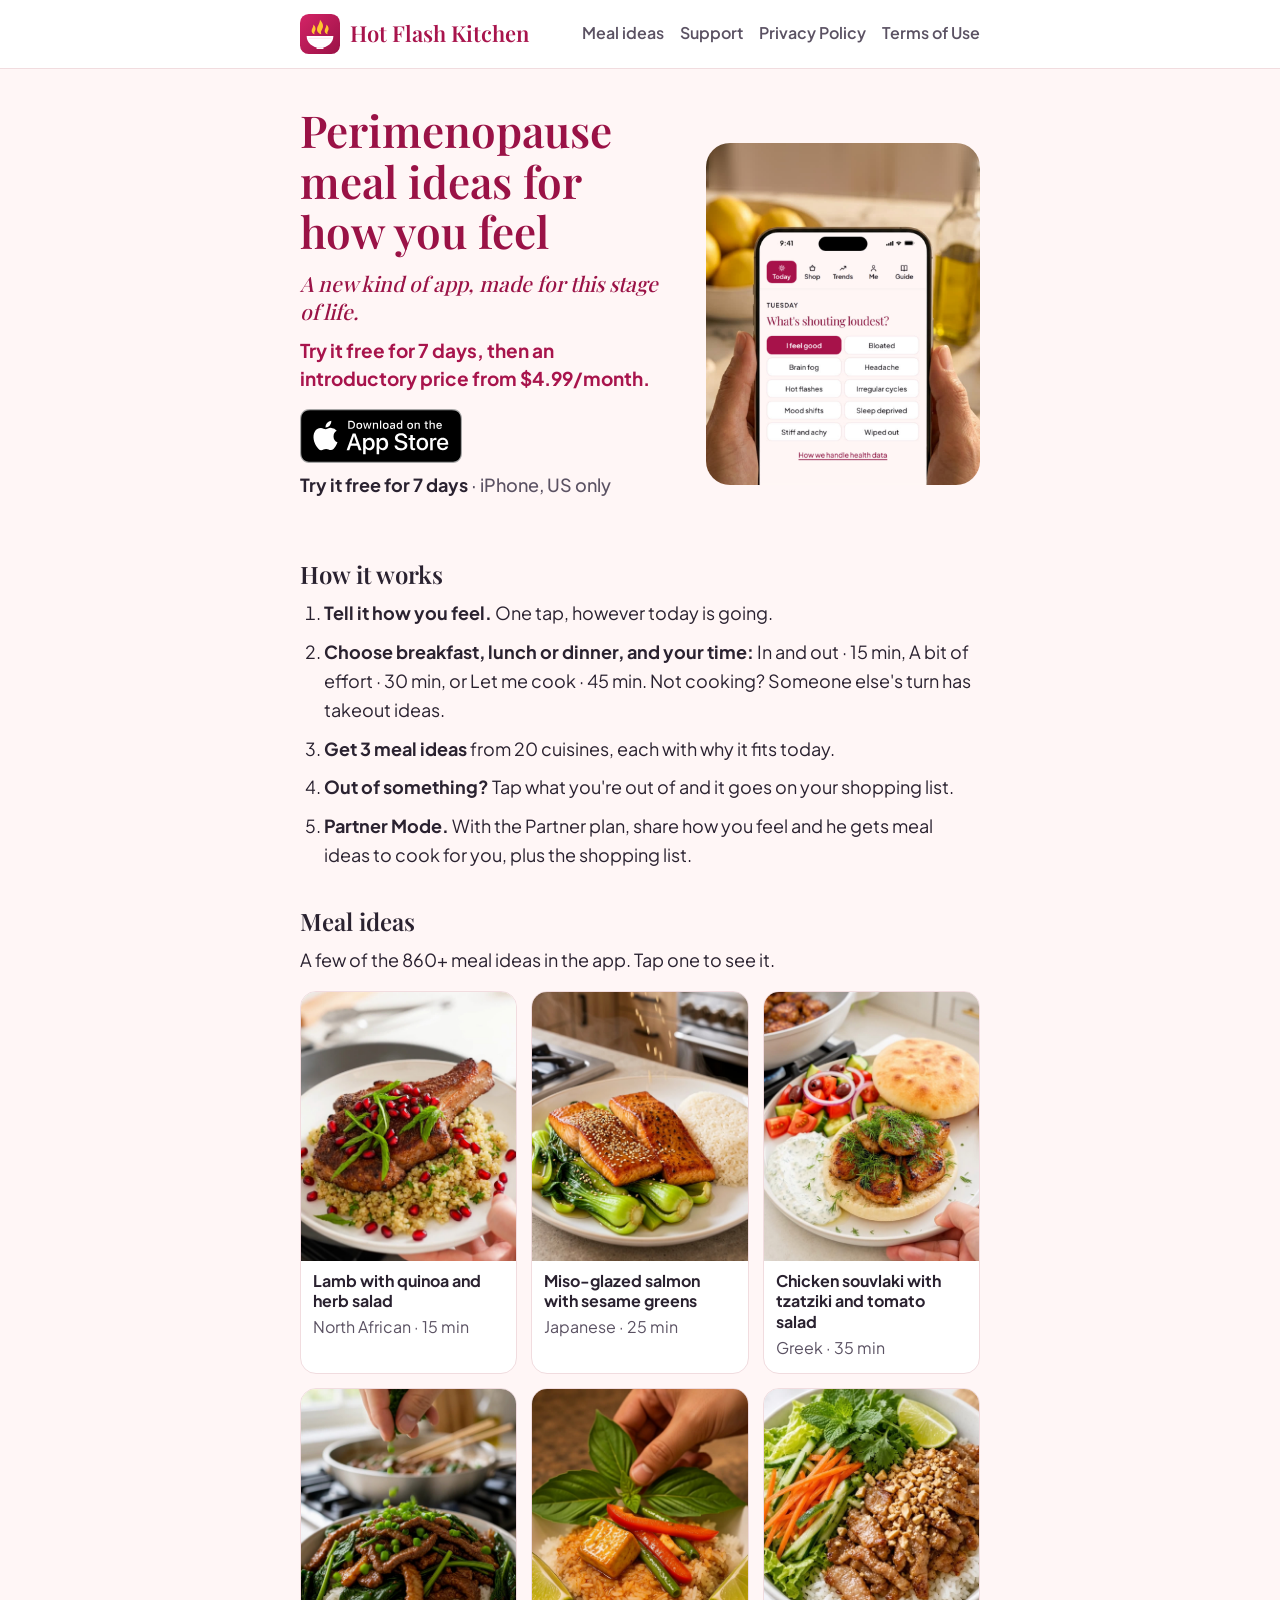
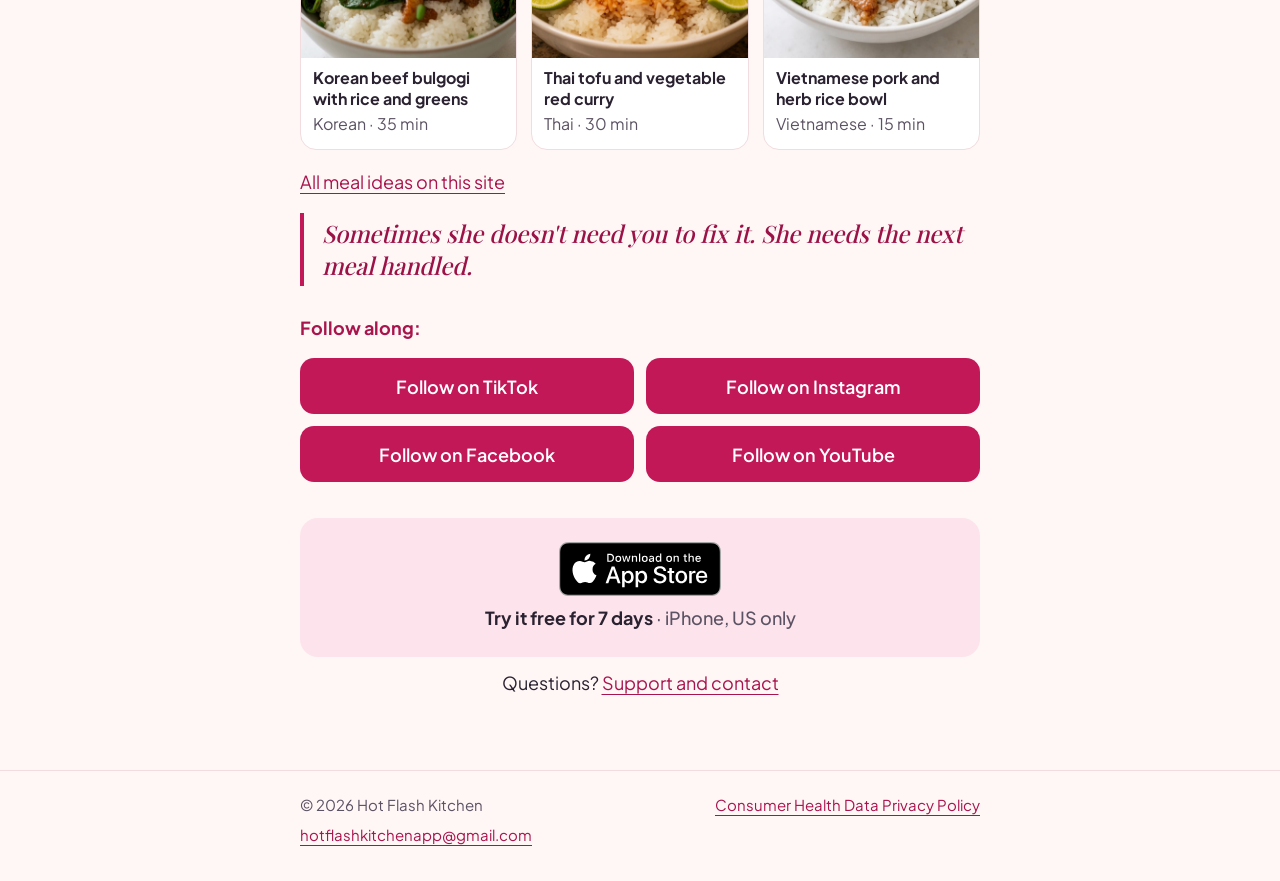
==== commit 135cb3d2: "The home page: "A new kind of app, made for this stage of life." under the headline (the owner, Nov " ====
--- a/index.html
+++ b/index.html
@@ -22,7 +22,7 @@
 <meta name="twitter:image" content="https://hotflashkitchen.github.io/img/share.jpg">
 <link rel="icon" href="/favicon.svg" type="image/svg+xml">
 <link rel="apple-touch-icon" href="/apple-touch-icon.png">
-<link rel="stylesheet" href="/site.css?v=ade4cac2">
+<link rel="stylesheet" href="/site.css?v=a00f2766">
 </head>
 <body>
 <header class="top"><div class="top-in"><a class="brand" href="/">Hot Flash Kitchen<i aria-hidden="true"></i></a><nav><a href="/meal-ideas/">Meal ideas</a><a href="/support/">Support</a><a href="/privacy-policy/">Privacy Policy</a><a href="/terms-of-use/">Terms of Use</a></nav></div></header>
@@ -30,7 +30,8 @@
 <section class="hero">
 <div class="hero-text">
 <h1>Perimenopause meal ideas for how you feel</h1>
-<p class="offer" id="offer" data-after="Try it free for 7 days, then an introductory price from $4.99/month.">Black Friday special: try it free for 7 days, then an introductory price from $4.99/month.</p><script>(function(){var e=document.getElementById("offer");if(e&&Date.now()>=Date.parse("2026-12-02T10:00:00.000Z"))e.textContent=e.getAttribute("data-after");})();</script>
+<p class="tagline">A new kind of app, made for this stage of life.</p>
+<p class="offer" id="offer" data-switch="[[&quot;2000-01-01&quot;,&quot;Black Friday special: try it free for 7 days, then an introductory price from $4.99/month.&quot;],[&quot;2026-12-02&quot;,&quot;Try it free for 7 days, then an introductory price from $4.99/month.&quot;],[&quot;2027-01-12&quot;,&quot;Try it free for 7 days.&quot;]]">Try it free for 7 days.</p>
 <div class="cta cta-top"><a class="store-badge" href="https://apps.apple.com/app/apple-store/id6818412629?pt=129544938&ct=website-home&mt=8"><img src="/app-store-badge.svg" alt="Get Hot Flash Kitchen on the App Store" height="54"></a><p class="cta-line">Try it free for 7 days<span> · iPhone, US only</span></p></div>
 </div>
 <img class="hero-img" src="/img/hero.jpg" alt="A hand holding an iPhone with Hot Flash Kitchen's check-in screen" width="800" height="1000">
@@ -59,6 +60,7 @@
 <div class="cta cta-bottom"><a class="store-badge" href="https://apps.apple.com/app/apple-store/id6818412629?pt=129544938&ct=website-home&mt=8"><img src="/app-store-badge.svg" alt="Get Hot Flash Kitchen on the App Store" height="54"></a><p class="cta-line">Try it free for 7 days<span> · iPhone, US only</span></p></div>
 <p class="help">Questions? <a href="/support/">Support and contact</a></p>
 </main>
+<script>(function(){var d=new Date(Date.now()-36e6).toISOString().slice(0,10);var a=document.querySelectorAll("[data-switch]");for(var i=0;i<a.length;i++){var s=JSON.parse(a[i].getAttribute("data-switch")),t=null;for(var j=0;j<s.length;j++)if(d>=s[j][0])t=s[j][1];if(t!==null)a[i].textContent=t;}})();</script>
 <footer class="foot"><div class="foot-in"><span>© 2026 Hot Flash Kitchen</span><a href="/consumer-health-data/">Consumer Health Data Privacy Policy</a><a href="mailto:hotflashkitchenapp@gmail.com">hotflashkitchenapp@gmail.com</a></div></footer>
 </body>
 </html>
--- a/site.css
+++ b/site.css
@@ -79,6 +79,7 @@
 @media (min-width:760px){.hero{grid-template-columns:1.15fr .85fr;gap:36px}}
 .hero h1{font-size:34px;margin:0 0 12px}
 @media (min-width:760px){.hero h1{font-size:44px}}
+.tagline{margin:0 0 12px;max-width:none;font-family:"Playfair Display",Georgia,serif;font-style:italic;font-weight:500;font-size:21px;line-height:1.35;color:var(--head)}
 .offer{font-weight:700;font-size:19px;line-height:1.45;color:var(--main-text);margin:0 0 16px;max-width:none}
 .hero-img{width:100%;max-width:400px;justify-self:center;border-radius:24px}
 .cta{display:flex;flex-direction:column;align-items:flex-start;gap:8px;margin:0 0 24px}
